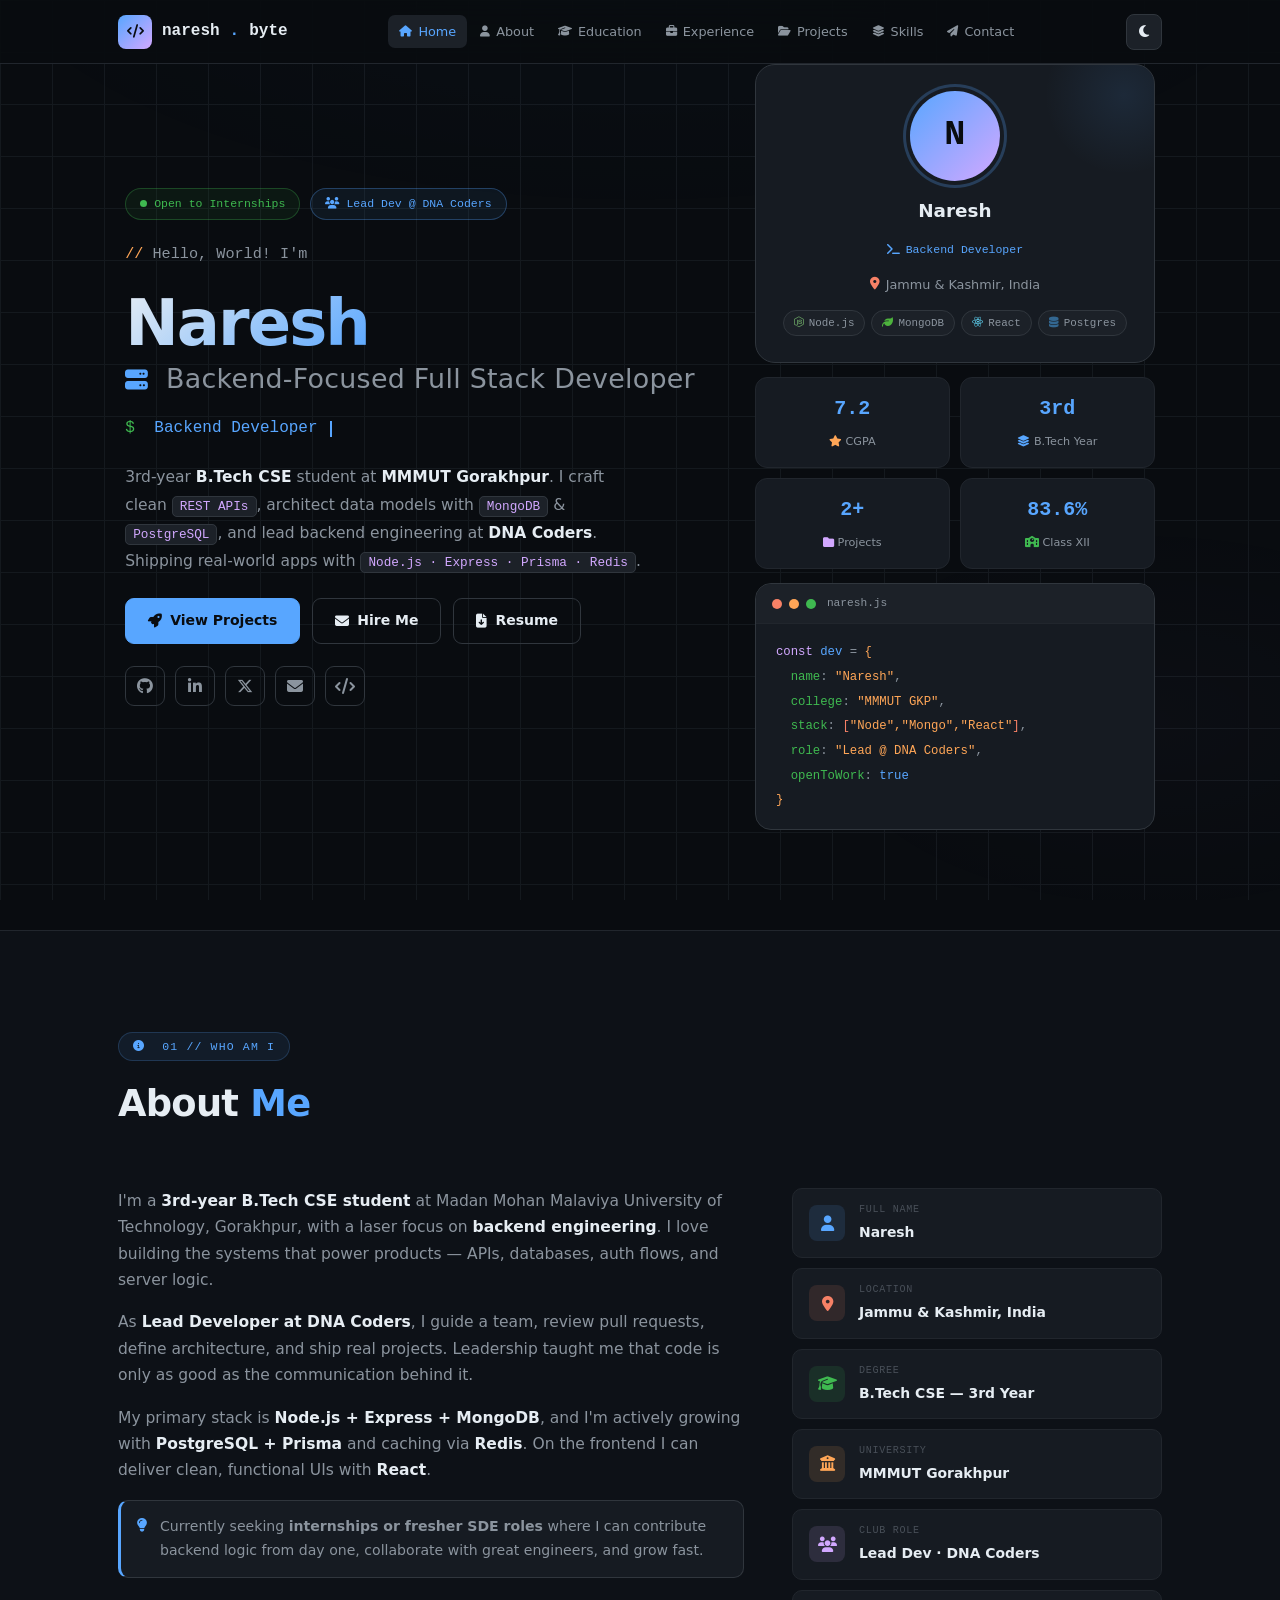
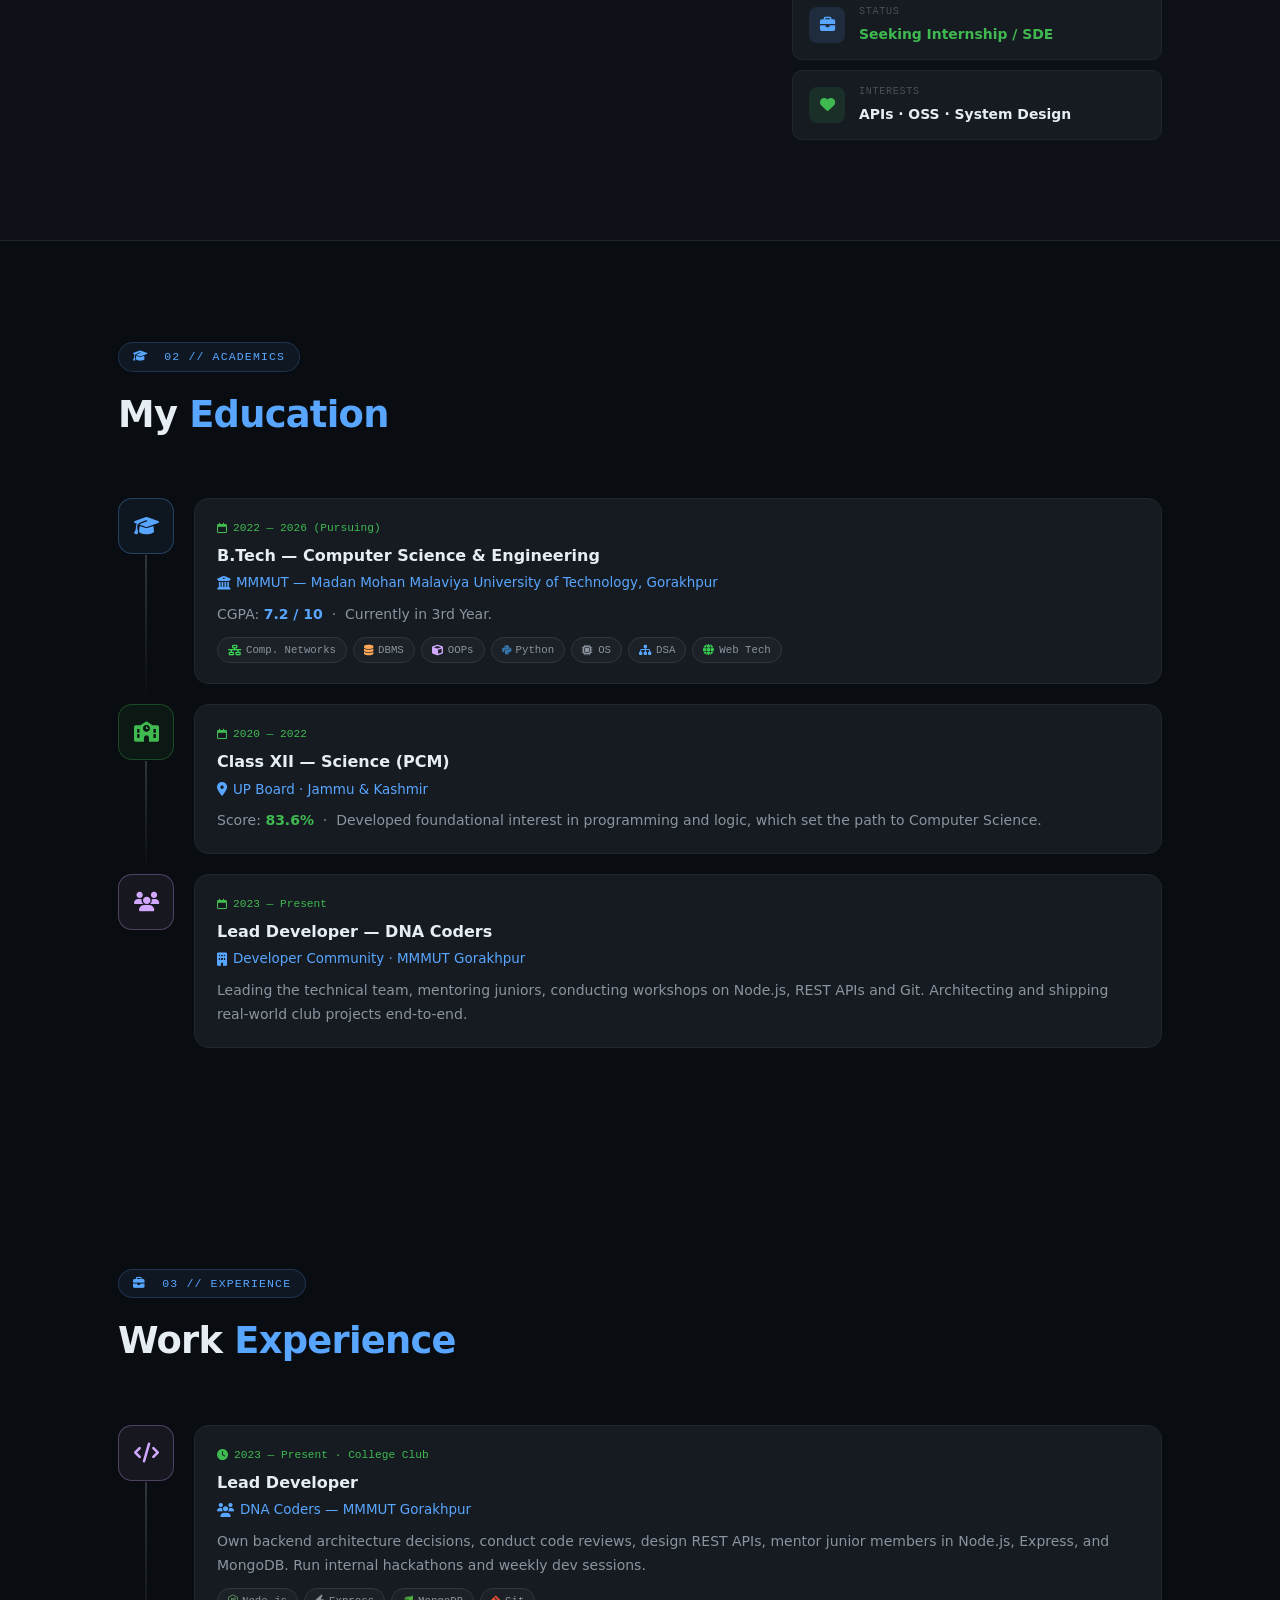
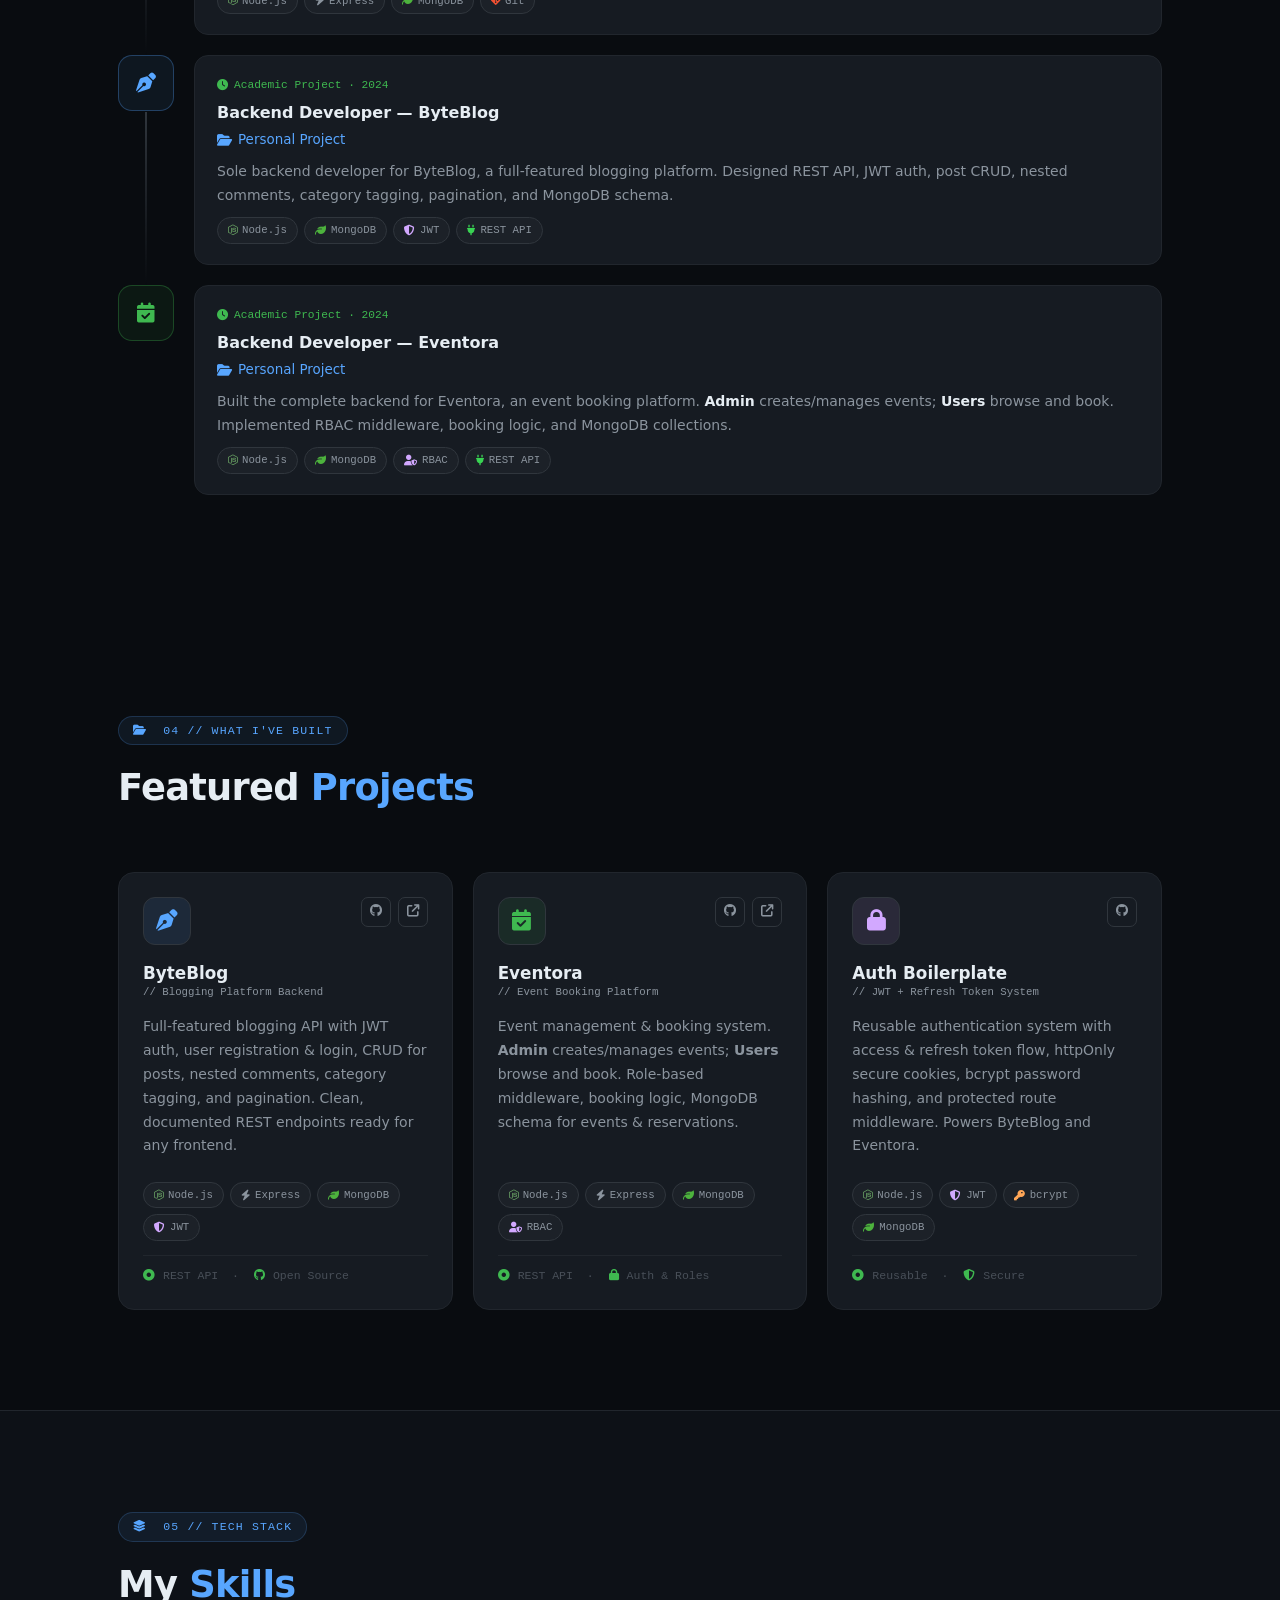
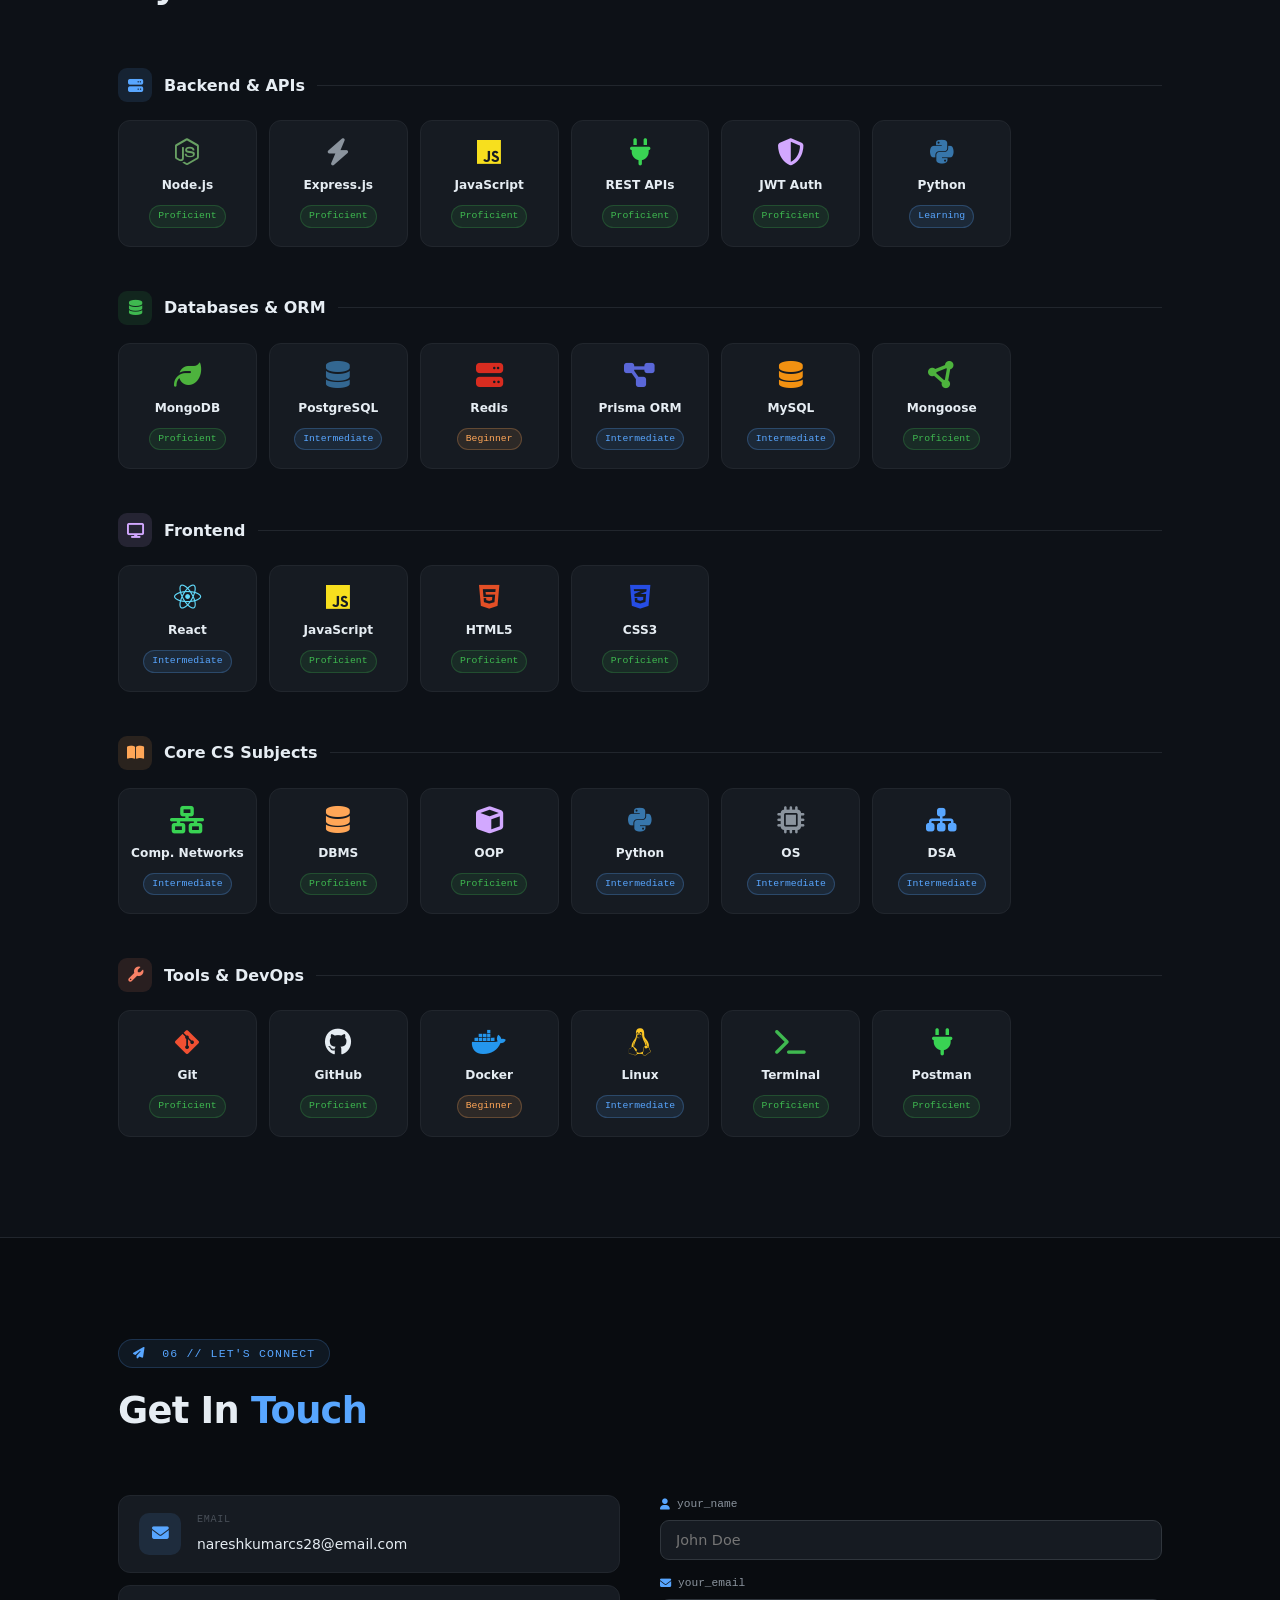
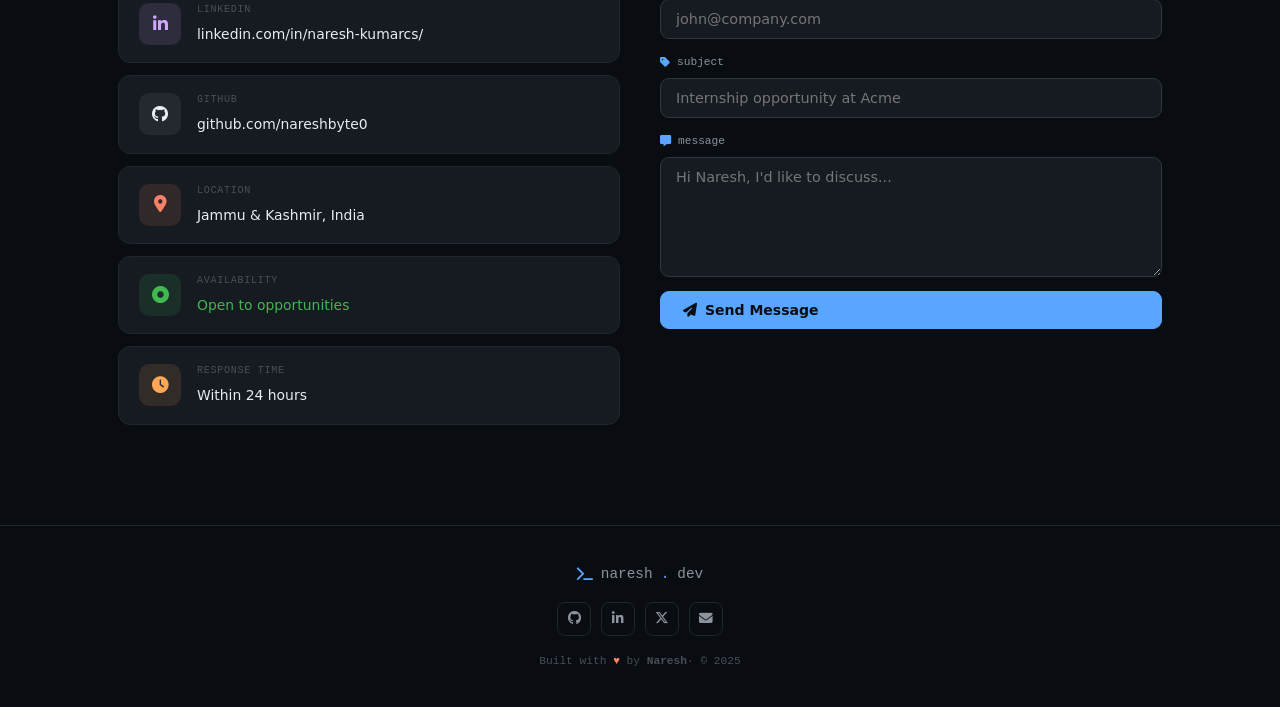
==== index.html @ 67b4f773 "portfolio.html to index.html" ====
<!DOCTYPE html>
<html lang="en" data-theme="dark">
<head>
<meta charset="UTF-8"/>
<meta name="viewport" content="width=device-width,initial-scale=1.0"/>
<title>Naresh · Backend Developer</title>
<link rel="stylesheet" href="https://cdnjs.cloudflare.com/ajax/libs/font-awesome/6.5.0/css/all.min.css"/>
<link rel="stylesheet" href="portfolio.css">
</head>
<body>

<!-- ══ NAV ══ -->
<nav>
  <div class="container">
    <div class="nav-logo">
      <div class="logo-icon"><i class="fa-solid fa-code"></i></div>
      naresh<span class="dot">.</span>byte
    </div>
    <ul class="nav-links" id="nav-links">
      <li><a href="#hero"       class="nl active"><i class="fa-solid fa-house"></i>Home</a></li>
      <li><a href="#about"      class="nl"><i class="fa-solid fa-user"></i>About</a></li>
      <li><a href="#education"  class="nl"><i class="fa-solid fa-graduation-cap"></i>Education</a></li>
      <li><a href="#experience" class="nl"><i class="fa-solid fa-briefcase"></i>Experience</a></li>
      <li><a href="#projects"   class="nl"><i class="fa-solid fa-folder-open"></i>Projects</a></li>
      <li><a href="#skills"     class="nl"><i class="fa-solid fa-layer-group"></i>Skills</a></li>
      <li><a href="#contact"    class="nl"><i class="fa-solid fa-paper-plane"></i>Contact</a></li>
    </ul>
    <div class="nav-actions">
      <button id="theme-toggle" class="icon-btn" aria-label="Toggle theme"><i class="fa-solid fa-moon"></i></button>
      <button class="icon-btn hamburger" id="hamburger"><i class="fa-solid fa-bars"></i></button>
    </div>
  </div>
</nav>

<!-- Mobile Menu -->
<div class="mobile-menu" id="mobile-menu">
  <a href="#hero"       class="ml"><i class="fa-solid fa-house"></i>Home</a>
  <a href="#about"      class="ml"><i class="fa-solid fa-user"></i>About</a>
  <a href="#education"  class="ml"><i class="fa-solid fa-graduation-cap"></i>Education</a>
  <a href="#experience" class="ml"><i class="fa-solid fa-briefcase"></i>Experience</a>
  <a href="#projects"   class="ml"><i class="fa-solid fa-folder-open"></i>Projects</a>
  <a href="#skills"     class="ml"><i class="fa-solid fa-layer-group"></i>Skills</a>
  <a href="#contact"    class="ml"><i class="fa-solid fa-paper-plane"></i>Contact</a>
</div>

<!-- ══ HERO ══ -->
<section id="hero" class="section">
  <div class="container">
    <div class="hero-layout">

      <!-- LEFT -->
      <div class="hero-left">
        <div class="badge-row reveal">
          <div class="hero-badge badge-green"><div class="pulse"></div>Open to Internships</div>
          <div class="hero-badge badge-blue"><i class="fa-solid fa-users"></i>Lead Dev @ DNA Coders</div>
        </div>

        <div class="hero-greeting reveal d1"><span class="hi">// </span>Hello, World! I'm</div>

        <h1 class="hero-name reveal d2">
          <span class="nm">Naresh</span>
          <span class="hero-sub"><i class="fa-solid fa-server" style="color:var(--accent);font-size:.85em"></i>&nbsp; Backend-Focused Full Stack Developer</span>
        </h1>

        <div class="hero-role reveal d3">
          <span class="prompt">$&nbsp;</span><span id="typewriter"></span><span class="cursor"></span>
        </div>

        <p class="hero-bio reveal d3">
          3rd-year <strong>B.Tech CSE</strong> student at <strong>MMMUT Gorakhpur</strong>.
          I craft clean <code>REST APIs</code>, architect data models with <code>MongoDB</code> &amp;
          <code>PostgreSQL</code>, and lead backend engineering at <strong>DNA Coders</strong>.
          Shipping real-world apps with <code>Node.js · Express · Prisma · Redis</code>.
        </p>

        <div class="hero-cta reveal d4">
          <a href="#projects" class="btn btn-primary"><i class="fa-solid fa-rocket"></i>View Projects</a>
          <a href="#contact"  class="btn btn-ghost"><i class="fa-solid fa-envelope"></i>Hire Me</a>
          <a href="#"         class="btn btn-ghost" onclick="return false"><i class="fa-solid fa-file-arrow-down"></i>Resume</a>
        </div>

        <div class="hero-socials reveal d4">
          <a href="https://github.com/nareshbyte0" class="soc" title="GitHub"><i class="fa-brands fa-github"></i></a>
          <a href="https://www.linkedin.com/in/naresh-kumarcs/" class="soc" title="LinkedIn"><i class="fa-brands fa-linkedin-in"></i></a>
          <a href="#" class="soc" title="Twitter / X"><i class="fa-brands fa-x-twitter"></i></a>
          <a href="mailto:nareshkumarcs28@email.com" class="soc" title="Email"><i class="fa-solid fa-envelope"></i></a>
          <a href="#" class="soc" title="LeetCode"><i class="fa-solid fa-code"></i></a>
        </div>
      </div>

      <!-- RIGHT -->
      <div class="hero-right">
        <div class="avatar-card reveal sr">
          <div class="avatar-ring">N</div>
          <div class="avatar-name">Naresh</div>
          <div class="avatar-role"><i class="fa-solid fa-terminal"></i>Backend Developer</div>
          <div class="avatar-loc"><i class="fa-solid fa-location-dot"></i>Jammu &amp; Kashmir, India</div>
          <div class="avatar-chips">
            <span class="tag"><i class="fa-brands fa-node-js ic-node"></i>Node.js</span>
            <span class="tag"><i class="fa-solid fa-leaf ic-mongo"></i>MongoDB</span>
            <span class="tag"><i class="fa-brands fa-react ic-react"></i>React</span>
            <span class="tag"><i class="fa-solid fa-database ic-pg"></i>Postgres</span>
          </div>
        </div>

        <div class="stat-row reveal sr d1">
          <div class="stat-box"><span class="stat-val">7.2</span><span class="stat-lbl"><i class="fa-solid fa-star" style="color:var(--orange)"></i> CGPA</span></div>
          <div class="stat-box"><span class="stat-val">3rd</span><span class="stat-lbl"><i class="fa-solid fa-layer-group" style="color:var(--accent)"></i> B.Tech Year</span></div>
          <div class="stat-box"><span class="stat-val">2+</span><span class="stat-lbl"><i class="fa-solid fa-folder" style="color:var(--purple)"></i> Projects</span></div>
          <div class="stat-box"><span class="stat-val">83.6%</span><span class="stat-lbl"><i class="fa-solid fa-school" style="color:var(--green)"></i> Class XII</span></div>
        </div>

        <div class="code-card reveal sr d2">
          <div class="code-bar">
            <div class="dot-r"></div><div class="dot-y"></div><div class="dot-g"></div>
            <span>naresh.js</span>
          </div>
          <div class="code-body">
            <div><span class="ck">const</span> <span class="cn">dev</span> <span class="cl">=</span> <span class="cv">{</span></div>
            <div>&nbsp;&nbsp;<span class="cs">name</span><span class="cl">:</span> <span class="cv">"Naresh"</span><span class="cl">,</span></div>
            <div>&nbsp;&nbsp;<span class="cs">college</span><span class="cl">:</span> <span class="cv">"MMMUT GKP"</span><span class="cl">,</span></div>
            <div>&nbsp;&nbsp;<span class="cs">stack</span><span class="cl">:</span> <span class="cb">[</span><span class="cv">"Node","Mongo","React"</span><span class="cb">]</span><span class="cl">,</span></div>
            <div>&nbsp;&nbsp;<span class="cs">role</span><span class="cl">:</span> <span class="cv">"Lead @ DNA Coders"</span><span class="cl">,</span></div>
            <div>&nbsp;&nbsp;<span class="cs">openToWork</span><span class="cl">:</span> <span class="cn">true</span></div>
            <div><span class="cv">}</span></div>
          </div>
        </div>
      </div>

    </div>
  </div>
</section>

<!-- ══ ABOUT ══ -->
<section id="about" class="section">
  <div class="container">
    <div class="s-chip reveal"><i class="fa-solid fa-circle-info"></i>&nbsp;01 // Who Am I</div>
    <h2 class="s-title reveal">About <span>Me</span></h2>
    <div class="about-grid">
      <div class="about-text reveal sl">
        <p>I'm a <strong>3rd-year B.Tech CSE student</strong> at Madan Mohan Malaviya University of Technology, Gorakhpur, with a laser focus on <strong>backend engineering</strong>. I love building the systems that power products — APIs, databases, auth flows, and server logic.</p>
        <p>As <strong>Lead Developer at DNA Coders</strong>, I guide a team, review pull requests, define architecture, and ship real projects. Leadership taught me that code is only as good as the communication behind it.</p>
        <p>My primary stack is <strong>Node.js + Express + MongoDB</strong>, and I'm actively growing with <strong>PostgreSQL + Prisma</strong> and caching via <strong>Redis</strong>. On the frontend I can deliver clean, functional UIs with <strong>React</strong>.</p>
        <div class="highlight">
          <i class="fa-solid fa-lightbulb"></i>
          <span>Currently seeking <strong>internships or fresher SDE roles</strong> where I can contribute backend logic from day one, collaborate with great engineers, and grow fast.</span>
        </div>
      </div>

      <div class="info-cards reveal sr">
        <div class="info-card"><div class="info-icon ii-blue"><i class="fa-solid fa-user"></i></div><div><small>Full Name</small><strong>Naresh</strong></div></div>
        <div class="info-card"><div class="info-icon ii-red"><i class="fa-solid fa-location-dot"></i></div><div><small>Location</small><strong>Jammu &amp; Kashmir, India</strong></div></div>
        <div class="info-card"><div class="info-icon ii-green"><i class="fa-solid fa-graduation-cap"></i></div><div><small>Degree</small><strong>B.Tech CSE — 3rd Year</strong></div></div>
        <div class="info-card"><div class="info-icon ii-orange"><i class="fa-solid fa-building-columns"></i></div><div><small>University</small><strong>MMMUT Gorakhpur</strong></div></div>
        <div class="info-card"><div class="info-icon ii-purple"><i class="fa-solid fa-users"></i></div><div><small>Club Role</small><strong>Lead Dev · DNA Coders</strong></div></div>
        <div class="info-card"><div class="info-icon ii-blue"><i class="fa-solid fa-briefcase"></i></div><div><small>Status</small><strong style="color:var(--green)">Seeking Internship / SDE</strong></div></div>
        <div class="info-card"><div class="info-icon ii-green"><i class="fa-solid fa-heart"></i></div><div><small>Interests</small><strong>APIs · OSS · System Design</strong></div></div>
      </div>
    </div>
  </div>
</section>

<!-- ══ EDUCATION ══ -->
<section id="education" class="section">
  <div class="container">
    <div class="s-chip reveal"><i class="fa-solid fa-graduation-cap"></i>&nbsp;02 // Academics</div>
    <h2 class="s-title reveal">My <span>Education</span></h2>
    <div class="timeline">

      <div class="tl-wrap reveal">
        <div class="tl-spine"><div class="tl-ico" style="color:var(--accent);border-color:rgba(88,166,255,.3);background:rgba(88,166,255,.07)"><i class="fa-solid fa-graduation-cap"></i></div></div>
        <div class="tl-body">
          <div class="tl-date"><i class="fa-regular fa-calendar"></i>2022 — 2026 (Pursuing)</div>
          <div class="tl-ttl">B.Tech — Computer Science &amp; Engineering</div>
          <div class="tl-org"><i class="fa-solid fa-building-columns"></i>MMMUT — Madan Mohan Malaviya University of Technology, Gorakhpur</div>
          <div class="tl-txt">CGPA: <strong style="color:var(--accent)">7.2 / 10</strong> &nbsp;·&nbsp; Currently in 3rd Year.</div>
          <div class="chips">
            <span class="chip"><i class="fa-solid fa-network-wired ic-cn"></i>Comp. Networks</span>
            <span class="chip"><i class="fa-solid fa-database ic-dbms"></i>DBMS</span>
            <span class="chip"><i class="fa-solid fa-cube ic-oops"></i>OOPs</span>
            <span class="chip"><i class="fa-brands fa-python ic-py"></i>Python</span>
            <span class="chip"><i class="fa-solid fa-microchip" style="color:var(--muted)"></i>OS</span>
            <span class="chip"><i class="fa-solid fa-sitemap" style="color:var(--accent)"></i>DSA</span>
            <span class="chip"><i class="fa-solid fa-globe ic-cn"></i>Web Tech</span>
          </div>
        </div>
      </div>

      <div class="tl-wrap reveal d1">
        <div class="tl-spine"><div class="tl-ico" style="color:var(--green);border-color:rgba(63,185,80,.3);background:rgba(63,185,80,.07)"><i class="fa-solid fa-school"></i></div></div>
        <div class="tl-body">
          <div class="tl-date"><i class="fa-regular fa-calendar"></i>2020 — 2022</div>
          <div class="tl-ttl">Class XII — Science (PCM)</div>
          <div class="tl-org"><i class="fa-solid fa-location-dot"></i>UP Board · Jammu &amp; Kashmir</div>
          <div class="tl-txt">Score: <strong style="color:var(--green)">83.6%</strong> &nbsp;·&nbsp; Developed foundational interest in programming and logic, which set the path to Computer Science.</div>
        </div>
      </div>

      <div class="tl-wrap reveal d2">
        <div class="tl-spine"><div class="tl-ico" style="color:var(--purple);border-color:rgba(210,168,255,.3);background:rgba(210,168,255,.07)"><i class="fa-solid fa-users"></i></div></div>
        <div class="tl-body">
          <div class="tl-date"><i class="fa-regular fa-calendar"></i>2023 — Present</div>
          <div class="tl-ttl">Lead Developer — DNA Coders</div>
          <div class="tl-org"><i class="fa-solid fa-building"></i>Developer Community · MMMUT Gorakhpur</div>
          <div class="tl-txt">Leading the technical team, mentoring juniors, conducting workshops on Node.js, REST APIs and Git. Architecting and shipping real-world club projects end-to-end.</div>
        </div>
      </div>

    </div>
  </div>
</section>

<!-- ══ EXPERIENCE ══ -->
<section id="experience" class="section">
  <div class="container">
    <div class="s-chip reveal"><i class="fa-solid fa-briefcase"></i>&nbsp;03 // Experience</div>
    <h2 class="s-title reveal">Work <span>Experience</span></h2>
    <div class="timeline">

      <div class="tl-wrap reveal">
        <div class="tl-spine"><div class="tl-ico" style="color:var(--purple);border-color:rgba(210,168,255,.3);background:rgba(210,168,255,.07)"><i class="fa-solid fa-code"></i></div></div>
        <div class="tl-body">
          <div class="tl-date"><i class="fa-solid fa-clock"></i>2023 — Present · College Club</div>
          <div class="tl-ttl">Lead Developer</div>
          <div class="tl-org"><i class="fa-solid fa-users"></i>DNA Coders — MMMUT Gorakhpur</div>
          <div class="tl-txt">Own backend architecture decisions, conduct code reviews, design REST APIs, mentor junior members in Node.js, Express, and MongoDB. Run internal hackathons and weekly dev sessions.</div>
          <div class="chips" style="margin-top:10px">
            <span class="chip"><i class="fa-brands fa-node-js ic-node"></i>Node.js</span>
            <span class="chip"><i class="fa-solid fa-bolt ic-expr"></i>Express</span>
            <span class="chip"><i class="fa-solid fa-leaf ic-mongo"></i>MongoDB</span>
            <span class="chip"><i class="fa-brands fa-git-alt ic-git"></i>Git</span>
          </div>
        </div>
      </div>

      <div class="tl-wrap reveal d1">
        <div class="tl-spine"><div class="tl-ico" style="color:var(--accent);border-color:rgba(88,166,255,.3);background:rgba(88,166,255,.07)"><i class="fa-solid fa-pen-nib"></i></div></div>
        <div class="tl-body">
          <div class="tl-date"><i class="fa-solid fa-clock"></i>Academic Project · 2024</div>
          <div class="tl-ttl">Backend Developer — ByteBlog</div>
          <div class="tl-org"><i class="fa-solid fa-folder-open"></i>Personal Project</div>
          <div class="tl-txt">Sole backend developer for ByteBlog, a full-featured blogging platform. Designed REST API, JWT auth, post CRUD, nested comments, category tagging, pagination, and MongoDB schema.</div>
          <div class="chips" style="margin-top:10px">
            <span class="chip"><i class="fa-brands fa-node-js ic-node"></i>Node.js</span>
            <span class="chip"><i class="fa-solid fa-leaf ic-mongo"></i>MongoDB</span>
            <span class="chip"><i class="fa-solid fa-shield-halved ic-jwt"></i>JWT</span>
            <span class="chip"><i class="fa-solid fa-plug ic-cn"></i>REST API</span>
          </div>
        </div>
      </div>

      <div class="tl-wrap reveal d2">
        <div class="tl-spine"><div class="tl-ico" style="color:var(--green);border-color:rgba(63,185,80,.3);background:rgba(63,185,80,.07)"><i class="fa-solid fa-calendar-check"></i></div></div>
        <div class="tl-body">
          <div class="tl-date"><i class="fa-solid fa-clock"></i>Academic Project · 2024</div>
          <div class="tl-ttl">Backend Developer — Eventora</div>
          <div class="tl-org"><i class="fa-solid fa-folder-open"></i>Personal Project</div>
          <div class="tl-txt">Built the complete backend for Eventora, an event booking platform. <strong style="color:var(--text)">Admin</strong> creates/manages events; <strong style="color:var(--text)">Users</strong> browse and book. Implemented RBAC middleware, booking logic, and MongoDB collections.</div>
          <div class="chips" style="margin-top:10px">
            <span class="chip"><i class="fa-brands fa-node-js ic-node"></i>Node.js</span>
            <span class="chip"><i class="fa-solid fa-leaf ic-mongo"></i>MongoDB</span>
            <span class="chip"><i class="fa-solid fa-user-shield ic-jwt"></i>RBAC</span>
            <span class="chip"><i class="fa-solid fa-plug ic-cn"></i>REST API</span>
          </div>
        </div>
      </div>

    </div>
  </div>
</section>

<!-- ══ PROJECTS ══ -->
<section id="projects" class="section">
  <div class="container">
    <div class="s-chip reveal"><i class="fa-solid fa-folder-open"></i>&nbsp;04 // What I've Built</div>
    <h2 class="s-title reveal">Featured <span>Projects</span></h2>
    <div class="projects-grid">

      <div class="proj reveal">
        <div class="proj-hd">
          <div class="proj-ico pi-blue"><i class="fa-solid fa-pen-nib"></i></div>
          <div class="proj-acts">
            <a href="#" title="GitHub"><i class="fa-brands fa-github"></i></a>
            <a href="#" title="Live"><i class="fa-solid fa-arrow-up-right-from-square"></i></a>
          </div>
        </div>
        <div><div class="proj-name">ByteBlog</div><div class="proj-sub">// Blogging Platform Backend</div></div>
        <div class="proj-desc">Full-featured blogging API with JWT auth, user registration &amp; login, CRUD for posts, nested comments, category tagging, and pagination. Clean, documented REST endpoints ready for any frontend.</div>
        <div class="chips">
          <span class="chip"><i class="fa-brands fa-node-js ic-node"></i>Node.js</span>
          <span class="chip"><i class="fa-solid fa-bolt ic-expr"></i>Express</span>
          <span class="chip"><i class="fa-solid fa-leaf ic-mongo"></i>MongoDB</span>
          <span class="chip"><i class="fa-solid fa-shield-halved ic-jwt"></i>JWT</span>
        </div>
        <div class="proj-footer"><i class="fa-solid fa-circle-dot"></i>REST API &nbsp;·&nbsp;<i class="fa-brands fa-github"></i>Open Source</div>
      </div>

      <div class="proj reveal d1">
        <div class="proj-hd">
          <div class="proj-ico pi-green"><i class="fa-solid fa-calendar-check"></i></div>
          <div class="proj-acts">
            <a href="https://github.com/nareshbyte0" title="GitHub"><i class="fa-brands fa-github"></i></a>
            <a href="#" title="Live"><i class="fa-solid fa-arrow-up-right-from-square"></i></a>
          </div>
        </div>
        <div><div class="proj-name">Eventora</div><div class="proj-sub">// Event Booking Platform</div></div>
        <div class="proj-desc">Event management &amp; booking system. <strong>Admin</strong> creates/manages events; <strong>Users</strong> browse and book. Role-based middleware, booking logic, MongoDB schema for events &amp; reservations.</div>
        <div class="chips">
          <span class="chip"><i class="fa-brands fa-node-js ic-node"></i>Node.js</span>
          <span class="chip"><i class="fa-solid fa-bolt ic-expr"></i>Express</span>
          <span class="chip"><i class="fa-solid fa-leaf ic-mongo"></i>MongoDB</span>
          <span class="chip"><i class="fa-solid fa-user-shield ic-jwt"></i>RBAC</span>
        </div>
        <div class="proj-footer"><i class="fa-solid fa-circle-dot"></i>REST API &nbsp;·&nbsp;<i class="fa-solid fa-lock"></i>Auth &amp; Roles</div>
      </div>

      <div class="proj reveal d2">
        <div class="proj-hd">
          <div class="proj-ico pi-purple"><i class="fa-solid fa-lock"></i></div>
          <div class="proj-acts">
            <a href="https://github.com/nareshbyte0" title="GitHub"><i class="fa-brands fa-github"></i></a>
          </div>
        </div>
        <div><div class="proj-name">Auth Boilerplate</div><div class="proj-sub">// JWT + Refresh Token System</div></div>
        <div class="proj-desc">Reusable authentication system with access &amp; refresh token flow, httpOnly secure cookies, bcrypt password hashing, and protected route middleware. Powers ByteBlog and Eventora.</div>
        <div class="chips">
          <span class="chip"><i class="fa-brands fa-node-js ic-node"></i>Node.js</span>
          <span class="chip"><i class="fa-solid fa-shield-halved ic-jwt"></i>JWT</span>
          <span class="chip"><i class="fa-solid fa-key" style="color:var(--orange)"></i>bcrypt</span>
          <span class="chip"><i class="fa-solid fa-leaf ic-mongo"></i>MongoDB</span>
        </div>
        <div class="proj-footer"><i class="fa-solid fa-circle-dot"></i>Reusable &nbsp;·&nbsp;<i class="fa-solid fa-shield-halved"></i>Secure</div>
      </div>

    </div>
  </div>
</section>

<!-- ══ SKILLS ══ -->
<section id="skills" class="section">
  <div class="container">
    <div class="s-chip reveal"><i class="fa-solid fa-layer-group"></i>&nbsp;05 // Tech Stack</div>
    <h2 class="s-title reveal">My <span>Skills</span></h2>
    <div class="skill-sections">

      <!-- Backend -->
      <div class="reveal">
        <div class="skill-hd">
          <div class="skill-hd-icon ii-blue"><i class="fa-solid fa-server"></i></div>
          <span class="skill-hd-label">Backend &amp; APIs</span>
          <div class="skill-hd-line"></div>
        </div>
        <div class="skills-grid">
          <div class="sk"><i class="fa-brands fa-node-js ic-node"></i><span class="sk-name">Node.js</span><span class="sk-lv lv-pro">Proficient</span></div>
          <div class="sk"><i class="fa-solid fa-bolt ic-expr"></i><span class="sk-name">Express.js</span><span class="sk-lv lv-pro">Proficient</span></div>
          <div class="sk"><i class="fa-brands fa-js ic-js"></i><span class="sk-name">JavaScript</span><span class="sk-lv lv-pro">Proficient</span></div>
          <div class="sk"><i class="fa-solid fa-plug ic-cn"></i><span class="sk-name">REST APIs</span><span class="sk-lv lv-pro">Proficient</span></div>
          <div class="sk"><i class="fa-solid fa-shield-halved ic-jwt"></i><span class="sk-name">JWT Auth</span><span class="sk-lv lv-pro">Proficient</span></div>
          <div class="sk"><i class="fa-brands fa-python ic-py"></i><span class="sk-name">Python</span><span class="sk-lv lv-int">Learning</span></div>
        </div>
      </div>

      <!-- Databases -->
      <div class="reveal d1">
        <div class="skill-hd">
          <div class="skill-hd-icon ii-green"><i class="fa-solid fa-database"></i></div>
          <span class="skill-hd-label">Databases &amp; ORM</span>
          <div class="skill-hd-line"></div>
        </div>
        <div class="skills-grid">
          <div class="sk"><i class="fa-solid fa-leaf ic-mongo"></i><span class="sk-name">MongoDB</span><span class="sk-lv lv-pro">Proficient</span></div>
          <div class="sk"><i class="fa-solid fa-database ic-pg"></i><span class="sk-name">PostgreSQL</span><span class="sk-lv lv-int">Intermediate</span></div>
          <div class="sk"><i class="fa-solid fa-server ic-redis"></i><span class="sk-name">Redis</span><span class="sk-lv lv-beg">Beginner</span></div>
          <div class="sk"><i class="fa-solid fa-diagram-project ic-prisma"></i><span class="sk-name">Prisma ORM</span><span class="sk-lv lv-int">Intermediate</span></div>
          <div class="sk"><i class="fa-solid fa-database" style="color:#f29111"></i><span class="sk-name">MySQL</span><span class="sk-lv lv-int">Intermediate</span></div>
          <div class="sk"><i class="fa-solid fa-circle-nodes ic-mongo"></i><span class="sk-name">Mongoose</span><span class="sk-lv lv-pro">Proficient</span></div>
        </div>
      </div>

      <!-- Frontend -->
      <div class="reveal d2">
        <div class="skill-hd">
          <div class="skill-hd-icon ii-purple"><i class="fa-solid fa-display"></i></div>
          <span class="skill-hd-label">Frontend</span>
          <div class="skill-hd-line"></div>
        </div>
        <div class="skills-grid">
          <div class="sk"><i class="fa-brands fa-react ic-react"></i><span class="sk-name">React</span><span class="sk-lv lv-int">Intermediate</span></div>
          <div class="sk"><i class="fa-brands fa-js ic-js"></i><span class="sk-name">JavaScript</span><span class="sk-lv lv-pro">Proficient</span></div>
          <div class="sk"><i class="fa-brands fa-html5 ic-html"></i><span class="sk-name">HTML5</span><span class="sk-lv lv-pro">Proficient</span></div>
          <div class="sk"><i class="fa-brands fa-css3-alt ic-css"></i><span class="sk-name">CSS3</span><span class="sk-lv lv-pro">Proficient</span></div>
        </div>
      </div>

      <!-- Core Subjects -->
      <div class="reveal d3">
        <div class="skill-hd">
          <div class="skill-hd-icon ii-orange"><i class="fa-solid fa-book-open"></i></div>
          <span class="skill-hd-label">Core CS Subjects</span>
          <div class="skill-hd-line"></div>
        </div>
        <div class="skills-grid">
          <div class="sk"><i class="fa-solid fa-network-wired ic-cn"></i><span class="sk-name">Comp. Networks</span><span class="sk-lv lv-int">Intermediate</span></div>
          <div class="sk"><i class="fa-solid fa-database ic-dbms"></i><span class="sk-name">DBMS</span><span class="sk-lv lv-pro">Proficient</span></div>
          <div class="sk"><i class="fa-solid fa-cube ic-oops"></i><span class="sk-name">OOP</span><span class="sk-lv lv-pro">Proficient</span></div>
          <div class="sk"><i class="fa-brands fa-python ic-py"></i><span class="sk-name">Python</span><span class="sk-lv lv-int">Intermediate</span></div>
          <div class="sk"><i class="fa-solid fa-microchip" style="color:var(--muted)"></i><span class="sk-name">OS</span><span class="sk-lv lv-int">Intermediate</span></div>
          <div class="sk"><i class="fa-solid fa-sitemap" style="color:var(--accent)"></i><span class="sk-name">DSA</span><span class="sk-lv lv-int">Intermediate</span></div>
        </div>
      </div>

      <!-- Tools -->
      <div class="reveal d4">
        <div class="skill-hd">
          <div class="skill-hd-icon ii-red"><i class="fa-solid fa-wrench"></i></div>
          <span class="skill-hd-label">Tools &amp; DevOps</span>
          <div class="skill-hd-line"></div>
        </div>
        <div class="skills-grid">
          <div class="sk"><i class="fa-brands fa-git-alt ic-git"></i><span class="sk-name">Git</span><span class="sk-lv lv-pro">Proficient</span></div>
          <div class="sk"><i class="fa-brands fa-github" style="color:var(--text)"></i><span class="sk-name">GitHub</span><span class="sk-lv lv-pro">Proficient</span></div>
          <div class="sk"><i class="fa-brands fa-docker ic-docker"></i><span class="sk-name">Docker</span><span class="sk-lv lv-beg">Beginner</span></div>
          <div class="sk"><i class="fa-brands fa-linux ic-linux"></i><span class="sk-name">Linux</span><span class="sk-lv lv-int">Intermediate</span></div>
          <div class="sk"><i class="fa-solid fa-terminal" style="color:var(--green)"></i><span class="sk-name">Terminal</span><span class="sk-lv lv-pro">Proficient</span></div>
          <div class="sk"><i class="fa-solid fa-plug ic-cn"></i><span class="sk-name">Postman</span><span class="sk-lv lv-pro">Proficient</span></div>
        </div>
      </div>

    </div>
  </div>
</section>

<!-- ══ CONTACT ══ -->
<section id="contact" class="section">
  <div class="container">
    <div class="s-chip reveal"><i class="fa-solid fa-paper-plane"></i>&nbsp;06 // Let's Connect</div>
    <h2 class="s-title reveal">Get In <span>Touch</span></h2>
    <div class="contact-grid">

      <div class="c-cards reveal sl">
        <div class="c-card"><div class="c-ico ii-blue"><i class="fa-solid fa-envelope"></i></div><div><small>Email</small><a href="mailto:nareshkumarcs28@email.com">nareshkumarcs28@email.com</a></div></div>
        <div class="c-card"><div class="c-ico ii-purple"><i class="fa-brands fa-linkedin-in"></i></div><div><small>LinkedIn</small><a href="https://www.linkedin.com/in/naresh-kumarcs/">linkedin.com/in/naresh-kumarcs/</a></div></div>
        <div class="c-card"><div class="c-ico" style="background:rgba(255,255,255,.06);color:var(--text)"><i class="fa-brands fa-github"></i></div><div><small>GitHub</small><a href="https://github.com/nareshbyte0">github.com/nareshbyte0</a></div></div>
        <div class="c-card"><div class="c-ico ii-red"><i class="fa-solid fa-location-dot"></i></div><div><small>Location</small><span>Jammu &amp; Kashmir, India</span></div></div>
        <div class="c-card"><div class="c-ico ii-green"><i class="fa-solid fa-circle-dot"></i></div><div><small>Availability</small><span style="color:var(--green)">Open to opportunities</span></div></div>
        <div class="c-card"><div class="c-ico ii-orange"><i class="fa-solid fa-clock"></i></div><div><small>Response Time</small><span>Within 24 hours</span></div></div>
      </div>

      <div class="c-form reveal sr">
        <div class="fg"><label><i class="fa-solid fa-user"></i>your_name</label><input type="text" id="cn" placeholder="John Doe"/></div>
        <div class="fg"><label><i class="fa-solid fa-envelope"></i>your_email</label><input type="email" id="ce" placeholder="john@company.com"/></div>
        <div class="fg"><label><i class="fa-solid fa-tag"></i>subject</label><input type="text" id="cs" placeholder="Internship opportunity at Acme"/></div>
        <div class="fg"><label><i class="fa-solid fa-message"></i>message</label><textarea id="cm" placeholder="Hi Naresh, I'd like to discuss..."></textarea></div>
        <div id="fm"></div>
        <button class="btn btn-primary" id="send-btn" onclick="sendMsg()">
          <i class="fa-solid fa-paper-plane"></i>Send Message
        </button>
      </div>

    </div>
  </div>
</section>

<!-- ══ FOOTER ══ -->
<footer>
  <div class="container">
    <div class="footer-inner">
      <div class="footer-logo"><i class="fa-solid fa-terminal" style="color:var(--accent)"></i>naresh<span class="fl-dot">.</span>dev</div>
      <div class="footer-soc">
        <a href="https://github.com/nareshbyte0" title="GitHub"><i class="fa-brands fa-github"></i></a>
        <a href="https://www.linkedin.com/in/naresh-kumarcs/" title="LinkedIn"><i class="fa-brands fa-linkedin-in"></i></a>
        <a href="#" title="Twitter"><i class="fa-brands fa-x-twitter"></i></a>
        <a href="mailto:nareshkumarcs28@email.com" title="Email"><i class="fa-solid fa-envelope"></i></a>
      </div>
      <div class="footer-copy">Built with <span>♥</span> by <strong>Naresh</strong>· © 2025</div>
    </div>
  </div>
</footer>

   <script src="portfolio.js"></script>
</body>
</html>
---- portfolio.css ----
/* ══════════════════════════════════════
   DESIGN TOKENS
══════════════════════════════════════ */
:root{
  --bg:       #090c10;
  --bg2:      #0d1117;
  --bg3:      #161b22;
  --bg4:      #1c2128;
  --border:   #21262d;
  --border2:  #30363d;
  --text:     #e6edf3;
  --muted:    #8b949e;
  --dim:      #484f58;
  --accent:   #58a6ff;
  --green:    #3fb950;
  --purple:   #d2a8ff;
  --orange:   #ffa657;
  --red:      #f78166;
  --teal:     #39d353;
  --glow-b:   rgba(88,166,255,.18);
  --glow-g:   rgba(63,185,80,.15);
  --glow-p:   rgba(210,168,255,.15);
  --r:        12px;
  --mono:     'JetBrains Mono','Fira Code',monospace;
  --ui:       'Sora','DM Sans',system-ui,sans-serif;
  --nav:      64px;
  --ease:     cubic-bezier(.4,0,.2,1);
}
[data-theme="light"]{
  --bg:      #f0f2f5;
  --bg2:     #f6f8fa;
  --bg3:     #ffffff;
  --bg4:     #eaeef2;
  --border:  #e1e4e8;
  --border2: #d0d7de;
  --text:    #1f2328;
  --muted:   #57606a;
  --dim:     #8c959f;
  --glow-b:  rgba(88,166,255,.10);
}

/* ══ RESET ══ */
*,*::before,*::after{box-sizing:border-box;margin:0;padding:0}
html{scroll-behavior:smooth}
body{font-family:var(--ui);background:var(--bg);color:var(--text);line-height:1.7;overflow-x:hidden;transition:background .35s var(--ease),color .35s var(--ease)}
a{color:var(--accent);text-decoration:none}
ul{list-style:none}
::-webkit-scrollbar{width:5px}
::-webkit-scrollbar-track{background:var(--bg)}
::-webkit-scrollbar-thumb{background:var(--border2);border-radius:99px}
::selection{background:rgba(88,166,255,.25)}

/* ══ BACKGROUND ══ */
body::before{
  content:'';position:fixed;inset:0;
  background:
    radial-gradient(ellipse 90% 55% at 50% -10%,rgba(88,166,255,.06) 0%,transparent 65%),
    radial-gradient(ellipse 50% 40% at 90% 80%,rgba(210,168,255,.04) 0%,transparent 60%),
    linear-gradient(var(--border) 1px,transparent 1px),
    linear-gradient(90deg,var(--border) 1px,transparent 1px);
  background-size:auto,auto,52px 52px,52px 52px;
  opacity:.5;pointer-events:none;z-index:0
}
body>*{position:relative;z-index:1}

/* ══ UTILITY ══ */
.container{max-width:1100px;margin:0 auto;padding:0 28px}
.section{padding:100px 0}
.s-chip{
  display:inline-flex;align-items:center;gap:8px;
  font-family:var(--mono);font-size:.72rem;letter-spacing:.1em;text-transform:uppercase;
  color:var(--accent);background:rgba(88,166,255,.08);
  border:1px solid rgba(88,166,255,.2);
  padding:4px 14px;border-radius:99px;margin-bottom:12px
}
.s-title{font-size:clamp(1.7rem,4vw,2.3rem);font-weight:800;margin-bottom:52px;letter-spacing:-.02em}
.s-title span{color:var(--accent)}
.tag{
  display:inline-flex;align-items:center;gap:5px;
  font-family:var(--mono);font-size:.68rem;
  padding:3px 10px;border-radius:99px;
  border:1px solid var(--border2);color:var(--muted);background:var(--bg4)
}

/* ══ NAVBAR ══ */
nav{
  position:fixed;top:0;left:0;right:0;height:var(--nav);
  background:rgba(9,12,16,.85);backdrop-filter:blur(24px);
  border-bottom:1px solid var(--border);z-index:1000;
  transition:background .35s var(--ease)
}
[data-theme="light"] nav{background:rgba(240,242,245,.9)}
nav .container{height:100%;display:flex;align-items:center;justify-content:space-between;gap:16px}
.nav-logo{font-family:var(--mono);font-weight:700;font-size:1rem;color:var(--text);display:flex;align-items:center;gap:10px}
.logo-icon{
  width:34px;height:34px;border-radius:8px;
  background:linear-gradient(135deg,var(--accent),var(--purple));
  display:flex;align-items:center;justify-content:center;
  font-size:.85rem;color:#090c10;font-weight:900
}
.nav-logo .dot{color:var(--accent)}
.nav-links{display:flex;align-items:center;gap:2px}
.nav-links a{
  font-size:.8rem;font-weight:500;color:var(--muted);
  padding:6px 11px;border-radius:7px;
  transition:color .2s,background .2s;
  display:flex;align-items:center;gap:6px
}
.nav-links a i{font-size:.7rem}
.nav-links a:hover,.nav-links a.active{color:var(--text);background:var(--bg4)}
.nav-links a.active{color:var(--accent)}
.nav-actions{display:flex;align-items:center;gap:8px}
.icon-btn{
  background:var(--bg4);border:1px solid var(--border2);color:var(--text);
  width:36px;height:36px;border-radius:8px;cursor:pointer;font-size:.85rem;
  display:flex;align-items:center;justify-content:center;transition:all .2s
}
.icon-btn:hover{border-color:var(--accent);color:var(--accent)}
.hamburger{display:none}
.mobile-menu{
  display:none;position:fixed;top:var(--nav);left:0;right:0;
  background:var(--bg3);border-bottom:1px solid var(--border);
  padding:16px 24px;flex-direction:column;gap:4px;z-index:999
}
.mobile-menu.open{display:flex}
.mobile-menu a{color:var(--muted);font-size:.9rem;padding:10px 14px;border-radius:8px;display:flex;align-items:center;gap:10px;transition:all .2s}
.mobile-menu a:hover{color:var(--accent);background:var(--bg4)}

/* ══ HERO ══ */
#hero{min-height:100vh;display:flex;align-items:center;padding-top:var(--nav)}
.hero-layout{display:grid;grid-template-columns:1fr 400px;gap:60px;align-items:center}
.hero-left{display:flex;flex-direction:column;gap:22px}
.badge-row{display:flex;flex-wrap:wrap;gap:10px}
.hero-badge{
  display:inline-flex;align-items:center;gap:7px;
  font-family:var(--mono);font-size:.72rem;
  padding:5px 14px;border-radius:99px;border:1px solid;width:fit-content
}
.badge-green{color:var(--green);border-color:rgba(63,185,80,.3);background:rgba(63,185,80,.07)}
.badge-blue{color:var(--accent);border-color:rgba(88,166,255,.3);background:rgba(88,166,255,.07)}
.pulse{width:7px;height:7px;border-radius:50%;background:currentColor;animation:pulse 2s infinite}
@keyframes pulse{0%,100%{opacity:1;transform:scale(1)}50%{opacity:.4;transform:scale(.65)}}
.hero-greeting{font-family:var(--mono);font-size:.95rem;color:var(--muted)}
.hero-greeting .hi{color:var(--orange)}
.hero-name{font-size:clamp(2.6rem,6vw,4rem);font-weight:900;line-height:1.05;letter-spacing:-.03em}
.nm{
  background:linear-gradient(135deg,var(--text) 0%,var(--accent) 100%);
  -webkit-background-clip:text;-webkit-text-fill-color:transparent;background-clip:text
}
.hero-sub{display:block;font-size:.42em;font-weight:400;color:var(--muted);letter-spacing:.01em;margin-top:8px;font-family:var(--ui)}
.hero-role{display:flex;align-items:center;gap:10px;font-family:var(--mono);font-size:1rem;color:var(--accent)}
.prompt{color:var(--green)}
.cursor{display:inline-block;width:2px;height:1em;background:var(--accent);margin-left:2px;vertical-align:middle;animation:blink 1s step-end infinite}
@keyframes blink{50%{opacity:0}}
.hero-bio{max-width:520px;color:var(--muted);font-size:.97rem;line-height:1.8}
.hero-bio strong{color:var(--text)}
.hero-bio code{font-family:var(--mono);font-size:.82em;color:var(--purple);background:var(--bg4);padding:2px 7px;border-radius:5px;border:1px solid var(--border2)}
.hero-cta{display:flex;flex-wrap:wrap;gap:12px}
.btn{display:inline-flex;align-items:center;gap:8px;font-size:.875rem;font-weight:600;padding:10px 22px;border-radius:9px;border:1px solid transparent;cursor:pointer;font-family:var(--ui);transition:all .22s var(--ease)}
.btn-primary{background:var(--accent);color:#090c10;border-color:var(--accent)}
.btn-primary:hover{filter:brightness(1.1);transform:translateY(-2px);box-shadow:0 10px 28px rgba(88,166,255,.3)}
.btn-ghost{background:transparent;color:var(--text);border-color:var(--border2)}
.btn-ghost:hover{border-color:var(--accent);color:var(--accent);transform:translateY(-2px)}
.hero-socials{display:flex;gap:10px}
.soc{
  width:40px;height:40px;border-radius:9px;
  border:1px solid var(--border2);display:flex;align-items:center;justify-content:center;
  color:var(--muted);font-size:1rem;transition:all .22s
}
.soc:hover{border-color:var(--accent);color:var(--accent);transform:translateY(-3px);box-shadow:0 6px 18px rgba(88,166,255,.2)}

/* hero right */
.hero-right{display:flex;flex-direction:column;gap:14px}
.avatar-card{
  background:var(--bg3);border:1px solid var(--border2);border-radius:20px;
  padding:26px;display:flex;flex-direction:column;align-items:center;gap:14px;
  position:relative;overflow:hidden
}
.avatar-card::before{
  content:'';position:absolute;top:-50px;right:-50px;width:160px;height:160px;
  background:radial-gradient(circle,rgba(88,166,255,.1),transparent 70%);border-radius:50%
}
.avatar-ring{
  width:90px;height:90px;border-radius:50%;
  background:linear-gradient(135deg,var(--accent),var(--purple));
  display:flex;align-items:center;justify-content:center;
  font-size:2.2rem;font-weight:900;color:#090c10;font-family:var(--mono);
  box-shadow:0 0 0 4px var(--bg3),0 0 0 7px rgba(88,166,255,.25)
}
.avatar-name{font-weight:700;font-size:1.15rem;color:var(--text)}
.avatar-role{font-family:var(--mono);font-size:.72rem;color:var(--accent);display:flex;align-items:center;gap:6px}
.avatar-loc{display:flex;align-items:center;gap:6px;font-size:.8rem;color:var(--muted)}
.avatar-loc i{color:var(--red)}
.avatar-chips{display:flex;flex-wrap:wrap;gap:6px;justify-content:center}

.stat-row{display:grid;grid-template-columns:repeat(2,1fr);gap:10px}
.stat-box{
  background:var(--bg3);border:1px solid var(--border);border-radius:12px;
  padding:14px;text-align:center;transition:border-color .2s
}
.stat-box:hover{border-color:var(--accent)}
.stat-val{font-family:var(--mono);font-size:1.25rem;font-weight:700;color:var(--accent);display:block}
.stat-lbl{font-size:.7rem;color:var(--muted)}

.code-card{background:var(--bg3);border:1px solid var(--border2);border-radius:16px;overflow:hidden}
.code-bar{display:flex;align-items:center;gap:7px;padding:10px 16px;background:var(--bg4);border-bottom:1px solid var(--border)}
.dot-r{width:10px;height:10px;border-radius:50%;background:#f78166}
.dot-y{width:10px;height:10px;border-radius:50%;background:#ffa657}
.dot-g{width:10px;height:10px;border-radius:50%;background:#3fb950}
.code-bar span{font-family:var(--mono);font-size:.7rem;color:var(--muted);margin-left:4px}
.code-body{padding:16px 20px;font-family:var(--mono);font-size:.77rem;line-height:2}
.cl{color:var(--muted)}.ck{color:var(--purple)}.cs{color:var(--green)}.cv{color:var(--orange)}.cn{color:var(--accent)}.cb{color:var(--red)}

/* ══ ABOUT ══ */
#about{background:var(--bg2);border-top:1px solid var(--border);border-bottom:1px solid var(--border)}
.about-grid{display:grid;grid-template-columns:1fr 370px;gap:48px;align-items:start}
.about-text p{color:var(--muted);margin-bottom:16px;font-size:.97rem}
.about-text p strong{color:var(--text)}
.highlight{
  display:flex;align-items:flex-start;gap:12px;
  background:var(--bg3);border:1px solid var(--border2);border-left:3px solid var(--accent);
  border-radius:10px;padding:14px 16px;margin-top:8px;font-size:.88rem;color:var(--muted)
}
.highlight i{color:var(--accent);margin-top:3px;flex-shrink:0}
.info-cards{display:flex;flex-direction:column;gap:10px}
.info-card{
  display:flex;align-items:center;gap:14px;
  background:var(--bg3);border:1px solid var(--border);border-radius:10px;
  padding:12px 16px;transition:border-color .2s,transform .2s
}
.info-card:hover{border-color:var(--accent);transform:translateX(4px)}
.info-icon{width:36px;height:36px;border-radius:8px;flex-shrink:0;display:flex;align-items:center;justify-content:center;font-size:.95rem}
.ii-blue{background:rgba(88,166,255,.12);color:var(--accent)}
.ii-green{background:rgba(63,185,80,.12);color:var(--green)}
.ii-purple{background:rgba(210,168,255,.12);color:var(--purple)}
.ii-orange{background:rgba(255,166,87,.12);color:var(--orange)}
.ii-red{background:rgba(247,129,102,.12);color:var(--red)}
.info-card div small{display:block;font-family:var(--mono);font-size:.63rem;color:var(--dim);text-transform:uppercase;letter-spacing:.07em}
.info-card div strong{color:var(--text);font-size:.87rem}

/* ══ TIMELINE ══ */
.timeline{display:flex;flex-direction:column;gap:0}
.tl-wrap{display:grid;grid-template-columns:56px 1fr;gap:0 20px;position:relative}
.tl-wrap:not(:last-child) .tl-spine::after{content:'';position:absolute;left:27px;top:57px;bottom:0;width:2px;background:linear-gradient(to bottom,var(--border2),transparent)}
.tl-spine{position:relative}
.tl-ico{
  width:56px;height:56px;border-radius:14px;z-index:1;position:relative;
  display:flex;align-items:center;justify-content:center;font-size:1.25rem;
  border:1px solid var(--border2);background:var(--bg3)
}
.tl-body{
  background:var(--bg3);border:1px solid var(--border);border-radius:14px;
  padding:20px 22px;margin-bottom:20px;transition:border-color .2s,box-shadow .2s
}
.tl-body:hover{border-color:var(--accent);box-shadow:0 0 0 1px rgba(88,166,255,.08)}
.tl-date{font-family:var(--mono);font-size:.7rem;color:var(--green);margin-bottom:4px;display:flex;align-items:center;gap:6px}
.tl-ttl{font-weight:700;font-size:1rem;color:var(--text);margin-bottom:3px}
.tl-org{font-size:.84rem;color:var(--accent);margin-bottom:8px;display:flex;align-items:center;gap:6px}
.tl-txt{color:var(--muted);font-size:.875rem;line-height:1.7}
.chips{display:flex;flex-wrap:wrap;gap:6px;margin-top:10px}
.chip{display:inline-flex;align-items:center;gap:5px;font-family:var(--mono);font-size:.67rem;padding:3px 10px;border-radius:99px;background:var(--bg4);border:1px solid var(--border2);color:var(--muted)}

/* ══ PROJECTS ══ */
.projects-grid{display:grid;grid-template-columns:repeat(auto-fill,minmax(310px,1fr));gap:20px}
.proj{
  background:var(--bg3);border:1px solid var(--border);border-radius:16px;
  padding:24px;display:flex;flex-direction:column;gap:14px;
  transition:border-color .25s,transform .25s,box-shadow .25s;position:relative;overflow:hidden
}
.proj::after{content:'';position:absolute;top:0;left:0;right:0;height:2px;background:linear-gradient(90deg,var(--accent),var(--purple));opacity:0;transition:opacity .25s}
.proj:hover{border-color:var(--accent);transform:translateY(-5px);box-shadow:0 20px 48px rgba(0,0,0,.35)}
.proj:hover::after{opacity:1}
.proj-hd{display:flex;align-items:flex-start;justify-content:space-between;gap:12px}
.proj-ico{width:48px;height:48px;border-radius:12px;flex-shrink:0;display:flex;align-items:center;justify-content:center;font-size:1.35rem;border:1px solid var(--border2)}
.pi-blue{background:rgba(88,166,255,.1);color:var(--accent)}
.pi-green{background:rgba(63,185,80,.1);color:var(--green)}
.pi-purple{background:rgba(210,168,255,.1);color:var(--purple)}
.proj-acts{display:flex;gap:7px}
.proj-acts a{width:30px;height:30px;border-radius:7px;border:1px solid var(--border2);display:flex;align-items:center;justify-content:center;color:var(--muted);font-size:.78rem;transition:all .2s}
.proj-acts a:hover{border-color:var(--accent);color:var(--accent)}
.proj-name{font-weight:700;font-size:1.05rem;color:var(--text)}
.proj-sub{font-family:var(--mono);font-size:.67rem;color:var(--muted);margin-top:-4px}
.proj-desc{color:var(--muted);font-size:.875rem;line-height:1.7;flex:1}
.proj-footer{display:flex;align-items:center;gap:8px;padding-top:10px;border-top:1px solid var(--border);font-size:.72rem;color:var(--dim);font-family:var(--mono)}
.proj-footer i{color:var(--green)}

/* ══ SKILLS ══ */
#skills{background:var(--bg2);border-top:1px solid var(--border);border-bottom:1px solid var(--border)}
.skill-sections{display:flex;flex-direction:column;gap:44px}
.skill-hd{display:flex;align-items:center;gap:12px;margin-bottom:18px}
.skill-hd-icon{width:34px;height:34px;border-radius:9px;display:flex;align-items:center;justify-content:center;font-size:.95rem}
.skill-hd-label{font-weight:700;font-size:1rem;color:var(--text)}
.skill-hd-line{flex:1;height:1px;background:var(--border)}
.skills-grid{display:grid;grid-template-columns:repeat(auto-fill,minmax(128px,1fr));gap:12px}
.sk{
  background:var(--bg3);border:1px solid var(--border);border-radius:12px;
  padding:18px 12px;display:flex;flex-direction:column;align-items:center;gap:9px;
  text-align:center;cursor:default;transition:all .22s;position:relative;overflow:hidden
}
.sk::before{content:'';position:absolute;inset:0;background:radial-gradient(circle at 50% 0%,var(--glow-b),transparent 70%);opacity:0;transition:opacity .3s}
.sk:hover{transform:translateY(-4px);border-color:var(--accent);box-shadow:0 12px 32px rgba(0,0,0,.3)}
.sk:hover::before{opacity:1}
.sk i{font-size:1.7rem;position:relative}
.sk-name{font-size:.76rem;font-weight:600;color:var(--text);position:relative}
.sk-lv{font-family:var(--mono);font-size:.61rem;padding:2px 8px;border-radius:99px;position:relative}
.lv-pro{color:var(--green);background:rgba(63,185,80,.1);border:1px solid rgba(63,185,80,.25)}
.lv-int{color:var(--accent);background:rgba(88,166,255,.1);border:1px solid rgba(88,166,255,.25)}
.lv-beg{color:var(--orange);background:rgba(255,166,87,.1);border:1px solid rgba(255,166,87,.25)}
/* icon colours */
.ic-js{color:#f7df1e}.ic-node{color:#68a063}.ic-react{color:#61dafb}
.ic-mongo{color:#4db33d}.ic-redis{color:#d82c20}.ic-pg{color:#336791}
.ic-prisma{color:#5a67d8}.ic-expr{color:#8b949e}.ic-jwt{color:var(--purple)}
.ic-git{color:#f05032}.ic-docker{color:#2496ed}.ic-linux{color:#fcc624}
.ic-html{color:#e34f26}.ic-css{color:#264de4}.ic-py{color:#3776ab}
.ic-cn{color:var(--teal)}.ic-dbms{color:var(--orange)}.ic-oops{color:var(--purple)}

/* ══ CONTACT ══ */
.contact-grid{display:grid;grid-template-columns:1fr 1fr;gap:40px;align-items:start}
.c-cards{display:flex;flex-direction:column;gap:12px}
.c-card{display:flex;align-items:center;gap:16px;background:var(--bg3);border:1px solid var(--border);border-radius:12px;padding:15px 20px;transition:border-color .2s,transform .2s}
.c-card:hover{border-color:var(--accent);transform:translateX(4px)}
.c-ico{width:42px;height:42px;border-radius:10px;flex-shrink:0;display:flex;align-items:center;justify-content:center;font-size:1.05rem}
.c-card div small{display:block;font-family:var(--mono);font-size:.63rem;color:var(--dim);text-transform:uppercase;letter-spacing:.07em;margin-bottom:2px}
.c-card div a,.c-card div span{color:var(--text);font-size:.87rem}
.c-form{display:flex;flex-direction:column;gap:14px}
.fg{display:flex;flex-direction:column;gap:6px}
.fg label{font-family:var(--mono);font-size:.7rem;color:var(--muted);display:flex;align-items:center;gap:7px}
.fg label i{color:var(--accent)}
.fg input,.fg textarea{background:var(--bg3);border:1px solid var(--border2);border-radius:9px;padding:11px 15px;color:var(--text);font-family:var(--ui);font-size:.9rem;outline:none;transition:border-color .2s,box-shadow .2s;resize:vertical}
.fg input:focus,.fg textarea:focus{border-color:var(--accent);box-shadow:0 0 0 3px var(--glow-b)}
.fg textarea{min-height:120px}
#fm{font-size:.8rem;font-family:var(--mono);display:none;padding:8px 12px;border-radius:7px;align-items:center;gap:8px}
#fm.ok{color:var(--green);background:rgba(63,185,80,.08);border:1px solid rgba(63,185,80,.25);display:flex}
#fm.err{color:var(--red);background:rgba(247,129,102,.08);border:1px solid rgba(247,129,102,.25);display:flex}

/* ══ FOOTER ══ */
footer{padding:36px 0;border-top:1px solid var(--border);text-align:center}
.footer-inner{display:flex;flex-direction:column;align-items:center;gap:16px}
.footer-logo{font-family:var(--mono);font-size:.9rem;color:var(--muted);display:flex;align-items:center;gap:8px}
.footer-logo .fl-dot{color:var(--accent)}
.footer-soc{display:flex;gap:10px}
.footer-soc a{width:34px;height:34px;border-radius:8px;border:1px solid var(--border);display:flex;align-items:center;justify-content:center;color:var(--muted);font-size:.85rem;transition:all .2s}
.footer-soc a:hover{border-color:var(--accent);color:var(--accent)}
.footer-copy{font-family:var(--mono);font-size:.7rem;color:var(--dim)}
.footer-copy span{color:var(--red)}

/* ══ SCROLL REVEAL ══ */
.reveal{opacity:0;transform:translateY(30px);transition:opacity .6s var(--ease),transform .6s var(--ease)}
.reveal.sl{transform:translateX(-30px)}
.reveal.sr{transform:translateX(30px)}
.reveal.vis{opacity:1;transform:none}
.d1{transition-delay:.08s}.d2{transition-delay:.16s}.d3{transition-delay:.24s}.d4{transition-delay:.32s}

/* ══ RESPONSIVE ══ */
@media(max-width:900px){
  .hero-layout,.about-grid,.contact-grid{grid-template-columns:1fr}
  .hero-right{display:none}
}
@media(max-width:768px){
  .nav-links{display:none}
  .hamburger{display:flex}
  .section{padding:64px 0}
}
@media(max-width:480px){
  .projects-grid{grid-template-columns:1fr}
  .skills-grid{grid-template-columns:repeat(3,1fr)}
  .stat-row{grid-template-columns:repeat(2,1fr)}
}
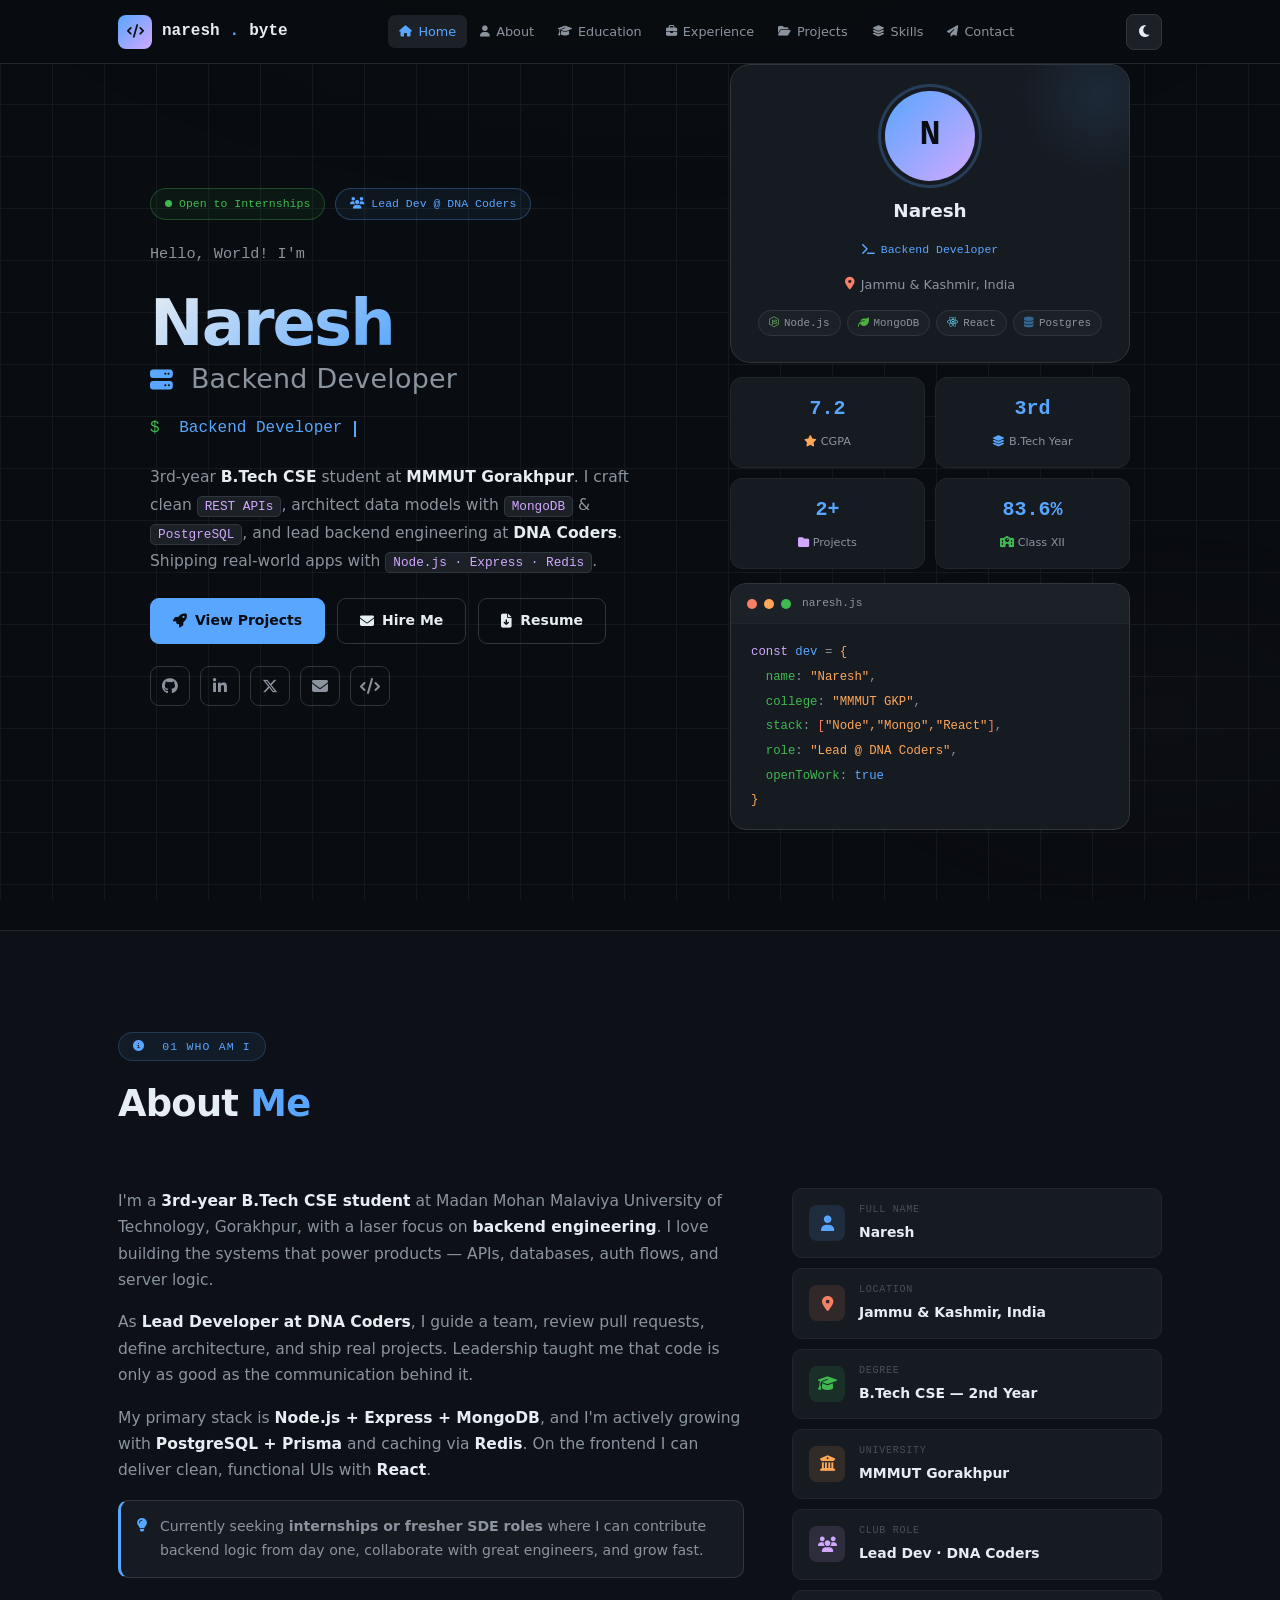
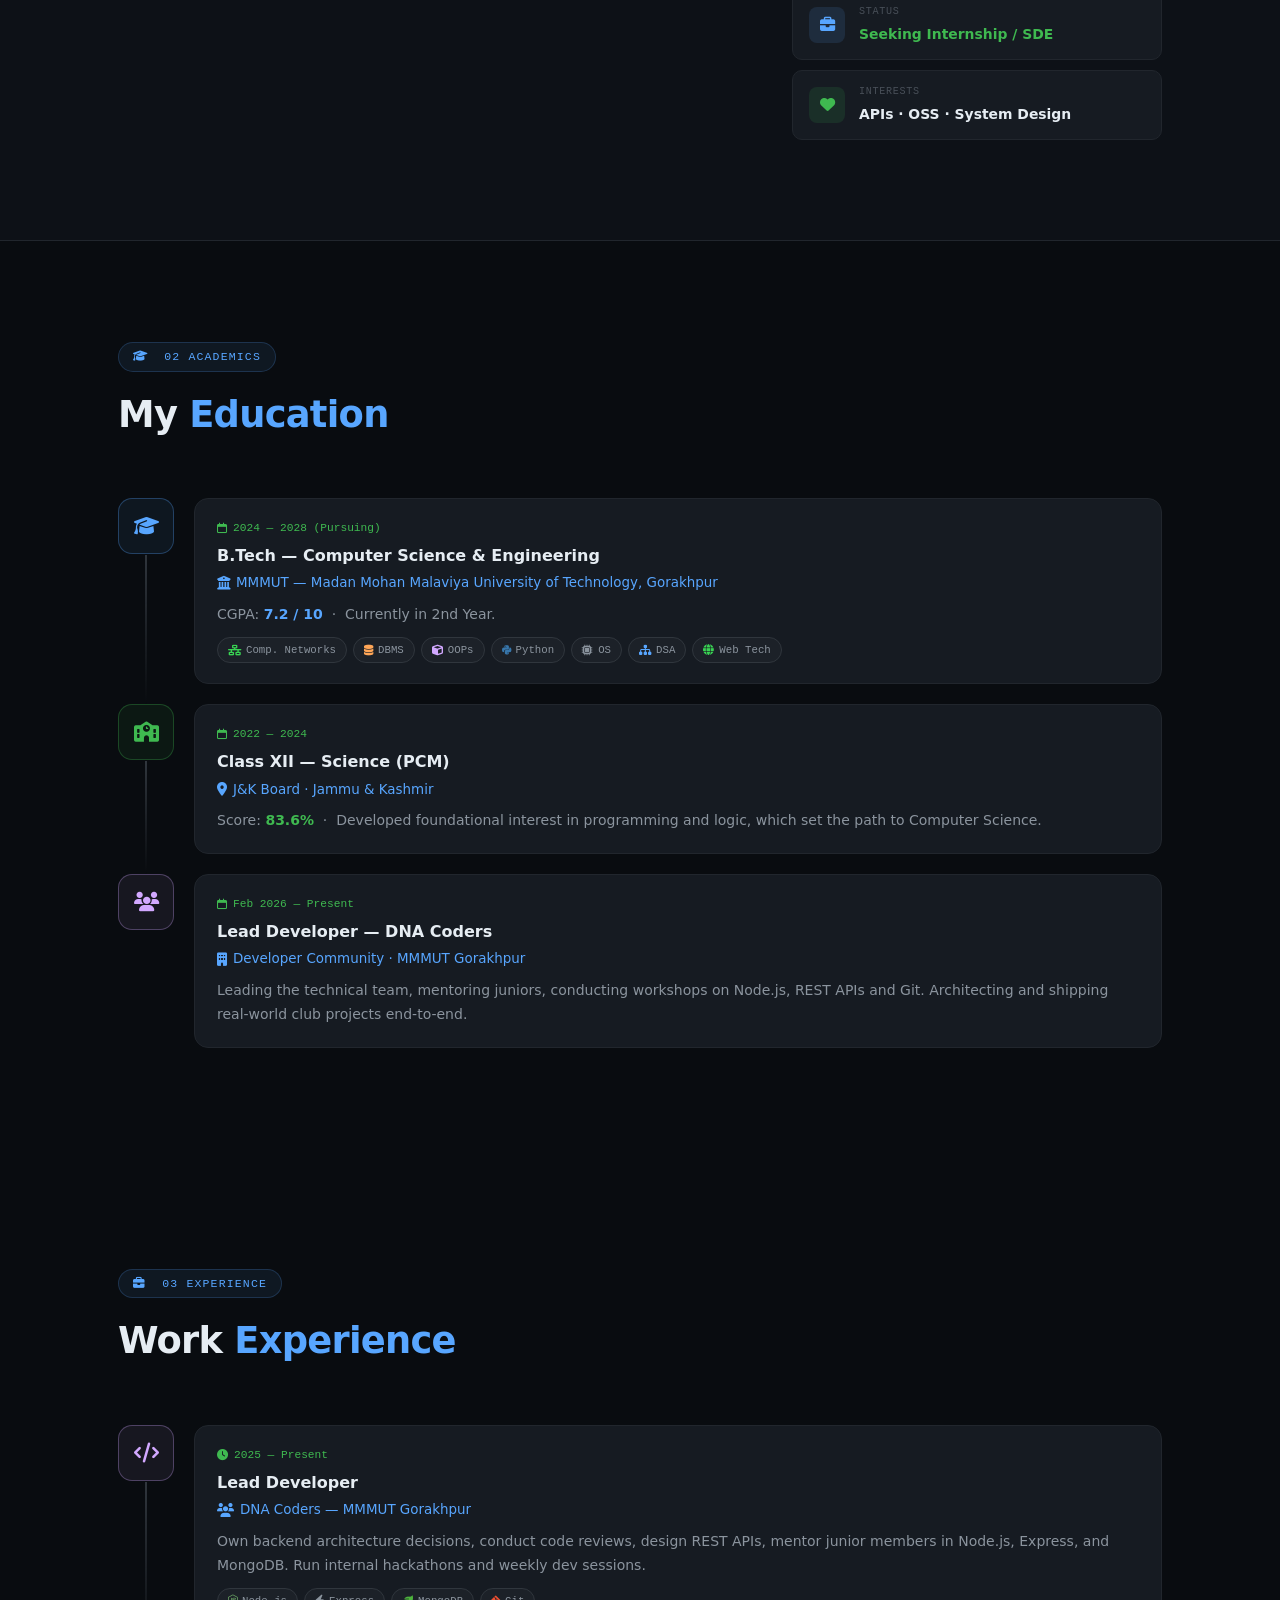
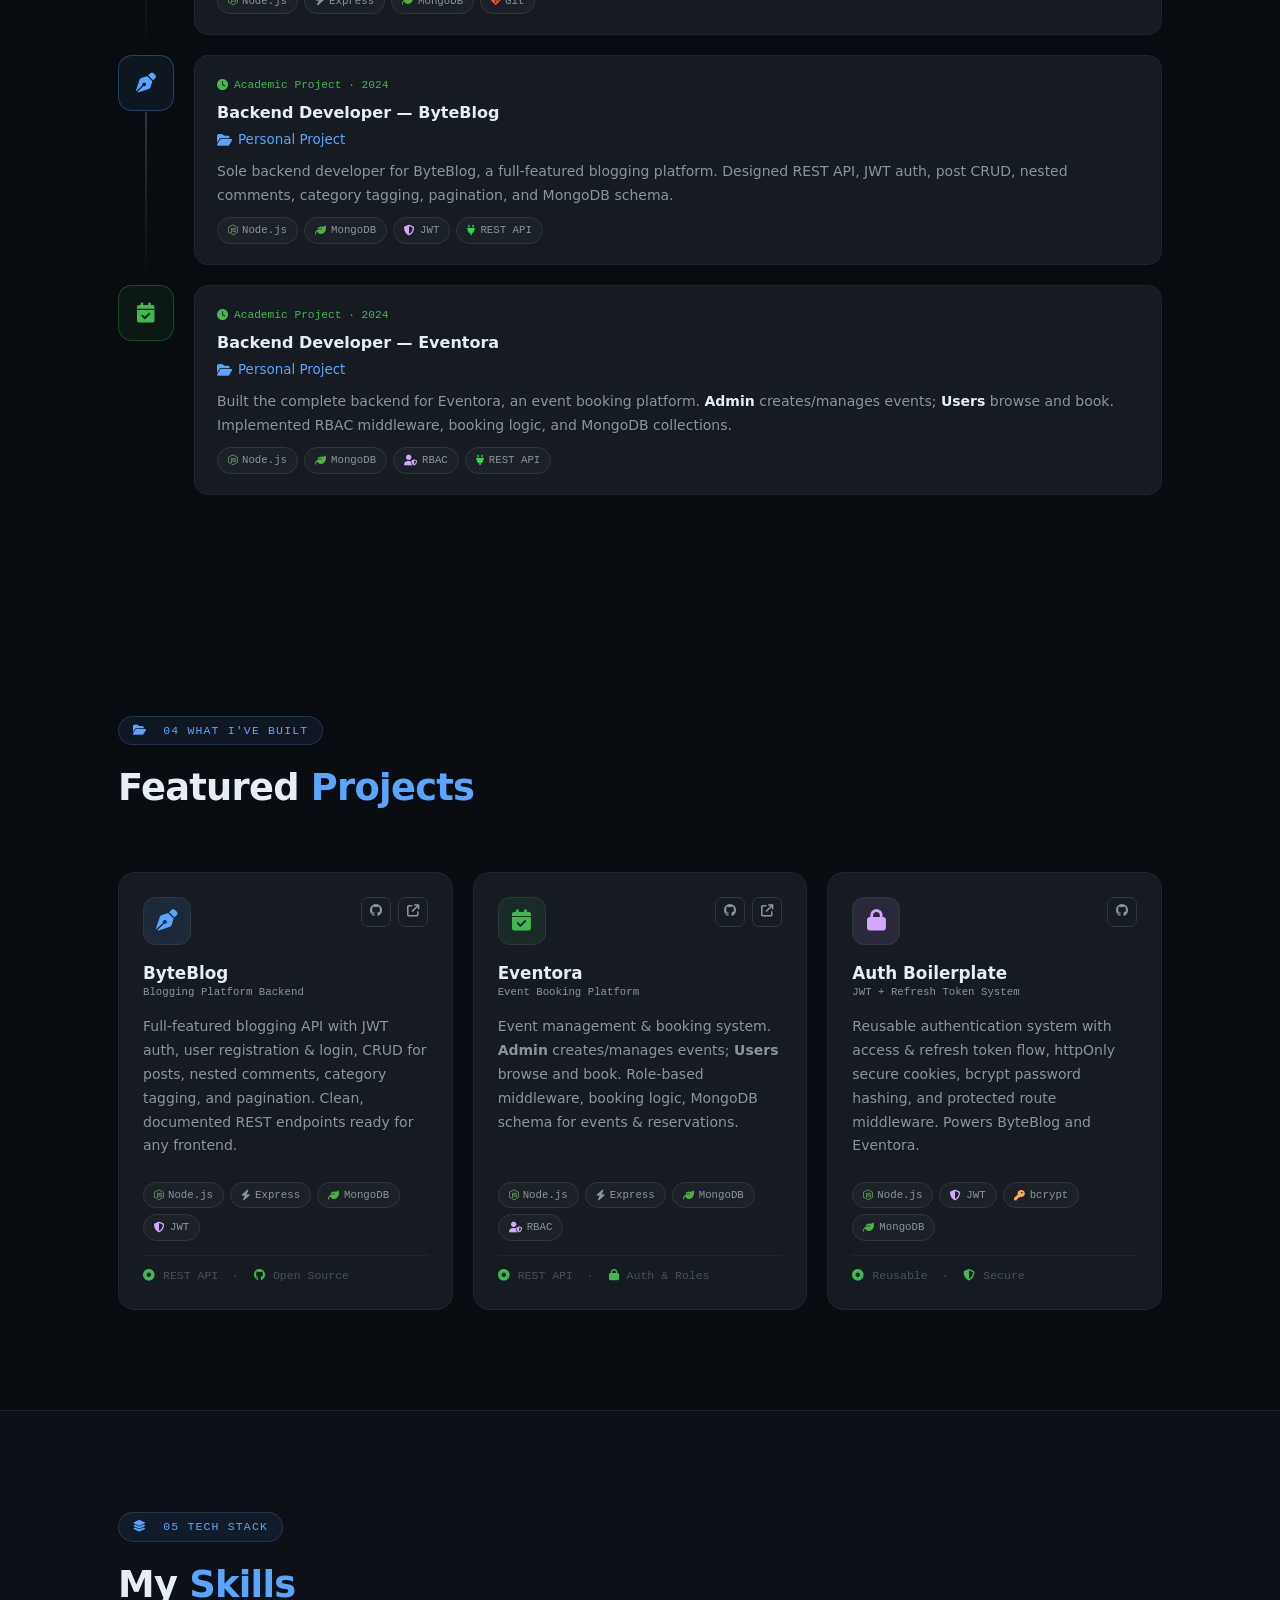
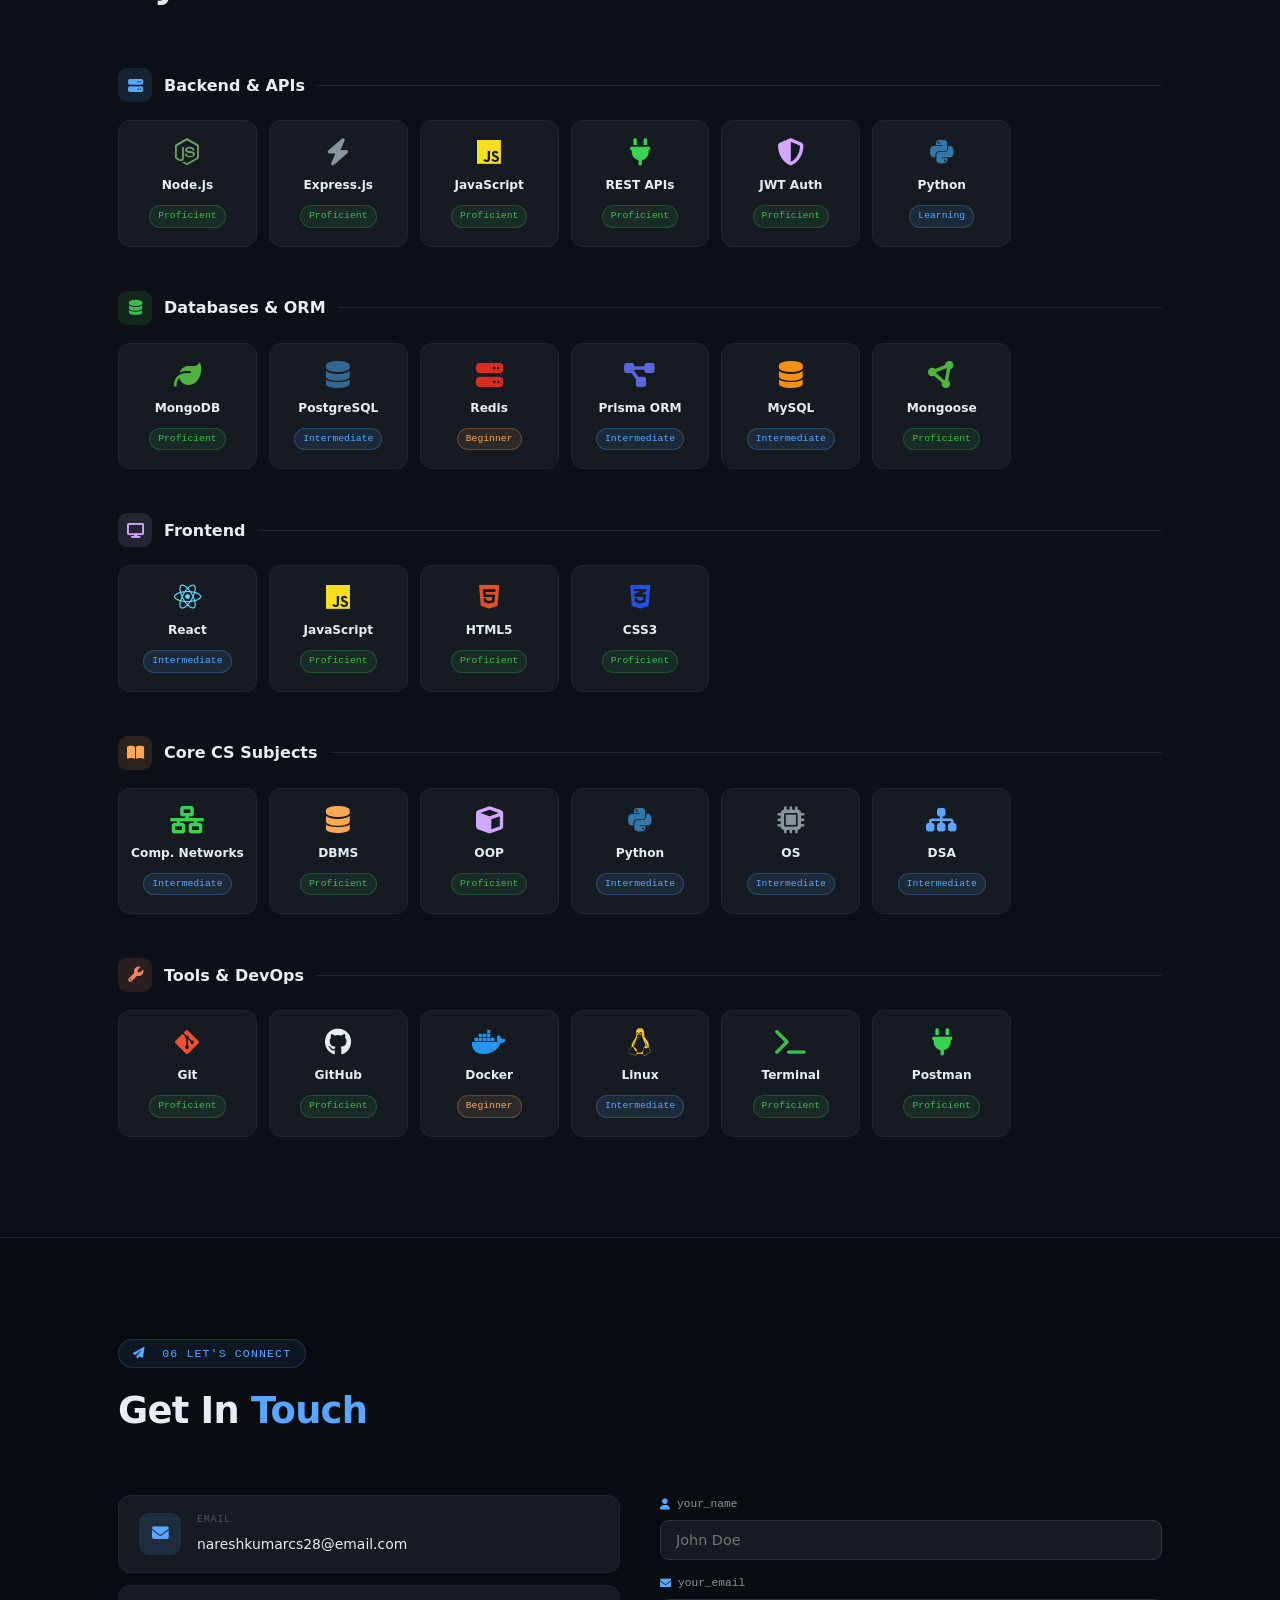
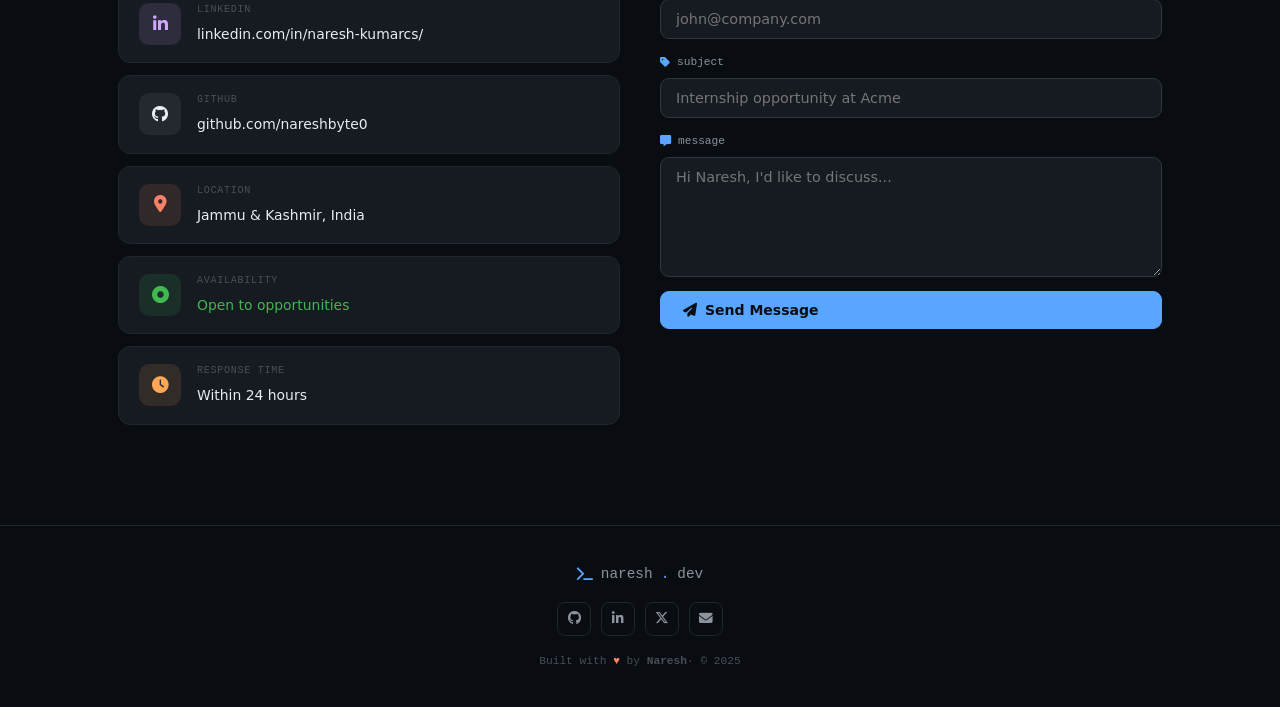
==== commit 795be627: "Fix typos and update educational details in the portfolio" ====
--- a/index.html
+++ b/index.html
@@ -55,11 +55,11 @@
           <div class="hero-badge badge-blue"><i class="fa-solid fa-users"></i>Lead Dev @ DNA Coders</div>
         </div>
 
-        <div class="hero-greeting reveal d1"><span class="hi">// </span>Hello, World! I'm</div>
+        <div class="hero-greeting reveal d1"><span class="hi"> </span>Hello, World! I'm</div>
 
         <h1 class="hero-name reveal d2">
           <span class="nm">Naresh</span>
-          <span class="hero-sub"><i class="fa-solid fa-server" style="color:var(--accent);font-size:.85em"></i>&nbsp; Backend-Focused Full Stack Developer</span>
+          <span class="hero-sub"><i class="fa-solid fa-server" style="color:var(--accent);font-size:.85em"></i>&nbsp; Backend Developer</span>
         </h1>
 
         <div class="hero-role reveal d3">
@@ -70,7 +70,7 @@
           3rd-year <strong>B.Tech CSE</strong> student at <strong>MMMUT Gorakhpur</strong>.
           I craft clean <code>REST APIs</code>, architect data models with <code>MongoDB</code> &amp;
           <code>PostgreSQL</code>, and lead backend engineering at <strong>DNA Coders</strong>.
-          Shipping real-world apps with <code>Node.js · Express · Prisma · Redis</code>.
+          Shipping real-world apps with <code>Node.js · Express  · Redis</code>.
         </p>
 
         <div class="hero-cta reveal d4">
@@ -134,7 +134,7 @@
 <!-- ══ ABOUT ══ -->
 <section id="about" class="section">
   <div class="container">
-    <div class="s-chip reveal"><i class="fa-solid fa-circle-info"></i>&nbsp;01 // Who Am I</div>
+    <div class="s-chip reveal"><i class="fa-solid fa-circle-info"></i>&nbsp;01  Who Am I</div>
     <h2 class="s-title reveal">About <span>Me</span></h2>
     <div class="about-grid">
       <div class="about-text reveal sl">
@@ -150,7 +150,7 @@
       <div class="info-cards reveal sr">
         <div class="info-card"><div class="info-icon ii-blue"><i class="fa-solid fa-user"></i></div><div><small>Full Name</small><strong>Naresh</strong></div></div>
         <div class="info-card"><div class="info-icon ii-red"><i class="fa-solid fa-location-dot"></i></div><div><small>Location</small><strong>Jammu &amp; Kashmir, India</strong></div></div>
-        <div class="info-card"><div class="info-icon ii-green"><i class="fa-solid fa-graduation-cap"></i></div><div><small>Degree</small><strong>B.Tech CSE — 3rd Year</strong></div></div>
+        <div class="info-card"><div class="info-icon ii-green"><i class="fa-solid fa-graduation-cap"></i></div><div><small>Degree</small><strong>B.Tech CSE — 2nd Year</strong></div></div>
         <div class="info-card"><div class="info-icon ii-orange"><i class="fa-solid fa-building-columns"></i></div><div><small>University</small><strong>MMMUT Gorakhpur</strong></div></div>
         <div class="info-card"><div class="info-icon ii-purple"><i class="fa-solid fa-users"></i></div><div><small>Club Role</small><strong>Lead Dev · DNA Coders</strong></div></div>
         <div class="info-card"><div class="info-icon ii-blue"><i class="fa-solid fa-briefcase"></i></div><div><small>Status</small><strong style="color:var(--green)">Seeking Internship / SDE</strong></div></div>
@@ -163,17 +163,17 @@
 <!-- ══ EDUCATION ══ -->
 <section id="education" class="section">
   <div class="container">
-    <div class="s-chip reveal"><i class="fa-solid fa-graduation-cap"></i>&nbsp;02 // Academics</div>
+    <div class="s-chip reveal"><i class="fa-solid fa-graduation-cap"></i>&nbsp;02  Academics</div>
     <h2 class="s-title reveal">My <span>Education</span></h2>
     <div class="timeline">
 
       <div class="tl-wrap reveal">
         <div class="tl-spine"><div class="tl-ico" style="color:var(--accent);border-color:rgba(88,166,255,.3);background:rgba(88,166,255,.07)"><i class="fa-solid fa-graduation-cap"></i></div></div>
         <div class="tl-body">
-          <div class="tl-date"><i class="fa-regular fa-calendar"></i>2022 — 2026 (Pursuing)</div>
+          <div class="tl-date"><i class="fa-regular fa-calendar"></i>2024 — 2028 (Pursuing)</div>
           <div class="tl-ttl">B.Tech — Computer Science &amp; Engineering</div>
           <div class="tl-org"><i class="fa-solid fa-building-columns"></i>MMMUT — Madan Mohan Malaviya University of Technology, Gorakhpur</div>
-          <div class="tl-txt">CGPA: <strong style="color:var(--accent)">7.2 / 10</strong> &nbsp;·&nbsp; Currently in 3rd Year.</div>
+          <div class="tl-txt">CGPA: <strong style="color:var(--accent)">7.2 / 10</strong> &nbsp;·&nbsp; Currently in 2nd Year.</div>
           <div class="chips">
             <span class="chip"><i class="fa-solid fa-network-wired ic-cn"></i>Comp. Networks</span>
             <span class="chip"><i class="fa-solid fa-database ic-dbms"></i>DBMS</span>
@@ -189,9 +189,9 @@
       <div class="tl-wrap reveal d1">
         <div class="tl-spine"><div class="tl-ico" style="color:var(--green);border-color:rgba(63,185,80,.3);background:rgba(63,185,80,.07)"><i class="fa-solid fa-school"></i></div></div>
         <div class="tl-body">
-          <div class="tl-date"><i class="fa-regular fa-calendar"></i>2020 — 2022</div>
+          <div class="tl-date"><i class="fa-regular fa-calendar"></i>2022 — 2024</div>
           <div class="tl-ttl">Class XII — Science (PCM)</div>
-          <div class="tl-org"><i class="fa-solid fa-location-dot"></i>UP Board · Jammu &amp; Kashmir</div>
+          <div class="tl-org"><i class="fa-solid fa-location-dot"></i>J&K Board · Jammu &amp; Kashmir</div>
           <div class="tl-txt">Score: <strong style="color:var(--green)">83.6%</strong> &nbsp;·&nbsp; Developed foundational interest in programming and logic, which set the path to Computer Science.</div>
         </div>
       </div>
@@ -199,7 +199,7 @@
       <div class="tl-wrap reveal d2">
         <div class="tl-spine"><div class="tl-ico" style="color:var(--purple);border-color:rgba(210,168,255,.3);background:rgba(210,168,255,.07)"><i class="fa-solid fa-users"></i></div></div>
         <div class="tl-body">
-          <div class="tl-date"><i class="fa-regular fa-calendar"></i>2023 — Present</div>
+          <div class="tl-date"><i class="fa-regular fa-calendar"></i> Feb 2026 — Present</div>
           <div class="tl-ttl">Lead Developer — DNA Coders</div>
           <div class="tl-org"><i class="fa-solid fa-building"></i>Developer Community · MMMUT Gorakhpur</div>
           <div class="tl-txt">Leading the technical team, mentoring juniors, conducting workshops on Node.js, REST APIs and Git. Architecting and shipping real-world club projects end-to-end.</div>
@@ -213,14 +213,14 @@
 <!-- ══ EXPERIENCE ══ -->
 <section id="experience" class="section">
   <div class="container">
-    <div class="s-chip reveal"><i class="fa-solid fa-briefcase"></i>&nbsp;03 // Experience</div>
+    <div class="s-chip reveal"><i class="fa-solid fa-briefcase"></i>&nbsp;03  Experience</div>
     <h2 class="s-title reveal">Work <span>Experience</span></h2>
     <div class="timeline">
 
       <div class="tl-wrap reveal">
         <div class="tl-spine"><div class="tl-ico" style="color:var(--purple);border-color:rgba(210,168,255,.3);background:rgba(210,168,255,.07)"><i class="fa-solid fa-code"></i></div></div>
         <div class="tl-body">
-          <div class="tl-date"><i class="fa-solid fa-clock"></i>2023 — Present · College Club</div>
+          <div class="tl-date"><i class="fa-solid fa-clock"></i>2025 — Present </div>
           <div class="tl-ttl">Lead Developer</div>
           <div class="tl-org"><i class="fa-solid fa-users"></i>DNA Coders — MMMUT Gorakhpur</div>
           <div class="tl-txt">Own backend architecture decisions, conduct code reviews, design REST APIs, mentor junior members in Node.js, Express, and MongoDB. Run internal hackathons and weekly dev sessions.</div>
@@ -272,7 +272,7 @@
 <!-- ══ PROJECTS ══ -->
 <section id="projects" class="section">
   <div class="container">
-    <div class="s-chip reveal"><i class="fa-solid fa-folder-open"></i>&nbsp;04 // What I've Built</div>
+    <div class="s-chip reveal"><i class="fa-solid fa-folder-open"></i>&nbsp;04  What I've Built</div>
     <h2 class="s-title reveal">Featured <span>Projects</span></h2>
     <div class="projects-grid">
 
@@ -284,7 +284,7 @@
             <a href="#" title="Live"><i class="fa-solid fa-arrow-up-right-from-square"></i></a>
           </div>
         </div>
-        <div><div class="proj-name">ByteBlog</div><div class="proj-sub">// Blogging Platform Backend</div></div>
+        <div><div class="proj-name">ByteBlog</div><div class="proj-sub"> Blogging Platform Backend</div></div>
         <div class="proj-desc">Full-featured blogging API with JWT auth, user registration &amp; login, CRUD for posts, nested comments, category tagging, and pagination. Clean, documented REST endpoints ready for any frontend.</div>
         <div class="chips">
           <span class="chip"><i class="fa-brands fa-node-js ic-node"></i>Node.js</span>
@@ -303,7 +303,7 @@
             <a href="#" title="Live"><i class="fa-solid fa-arrow-up-right-from-square"></i></a>
           </div>
         </div>
-        <div><div class="proj-name">Eventora</div><div class="proj-sub">// Event Booking Platform</div></div>
+        <div><div class="proj-name">Eventora</div><div class="proj-sub"> Event Booking Platform</div></div>
         <div class="proj-desc">Event management &amp; booking system. <strong>Admin</strong> creates/manages events; <strong>Users</strong> browse and book. Role-based middleware, booking logic, MongoDB schema for events &amp; reservations.</div>
         <div class="chips">
           <span class="chip"><i class="fa-brands fa-node-js ic-node"></i>Node.js</span>
@@ -321,7 +321,7 @@
             <a href="https://github.com/nareshbyte0" title="GitHub"><i class="fa-brands fa-github"></i></a>
           </div>
         </div>
-        <div><div class="proj-name">Auth Boilerplate</div><div class="proj-sub">// JWT + Refresh Token System</div></div>
+        <div><div class="proj-name">Auth Boilerplate</div><div class="proj-sub"> JWT + Refresh Token System</div></div>
         <div class="proj-desc">Reusable authentication system with access &amp; refresh token flow, httpOnly secure cookies, bcrypt password hashing, and protected route middleware. Powers ByteBlog and Eventora.</div>
         <div class="chips">
           <span class="chip"><i class="fa-brands fa-node-js ic-node"></i>Node.js</span>
@@ -339,7 +339,7 @@
 <!-- ══ SKILLS ══ -->
 <section id="skills" class="section">
   <div class="container">
-    <div class="s-chip reveal"><i class="fa-solid fa-layer-group"></i>&nbsp;05 // Tech Stack</div>
+    <div class="s-chip reveal"><i class="fa-solid fa-layer-group"></i>&nbsp;05  Tech Stack</div>
     <h2 class="s-title reveal">My <span>Skills</span></h2>
     <div class="skill-sections">
 
@@ -433,7 +433,7 @@
 <!-- ══ CONTACT ══ -->
 <section id="contact" class="section">
   <div class="container">
-    <div class="s-chip reveal"><i class="fa-solid fa-paper-plane"></i>&nbsp;06 // Let's Connect</div>
+    <div class="s-chip reveal"><i class="fa-solid fa-paper-plane"></i>&nbsp;06  Let's Connect</div>
     <h2 class="s-title reveal">Get In <span>Touch</span></h2>
     <div class="contact-grid">
 
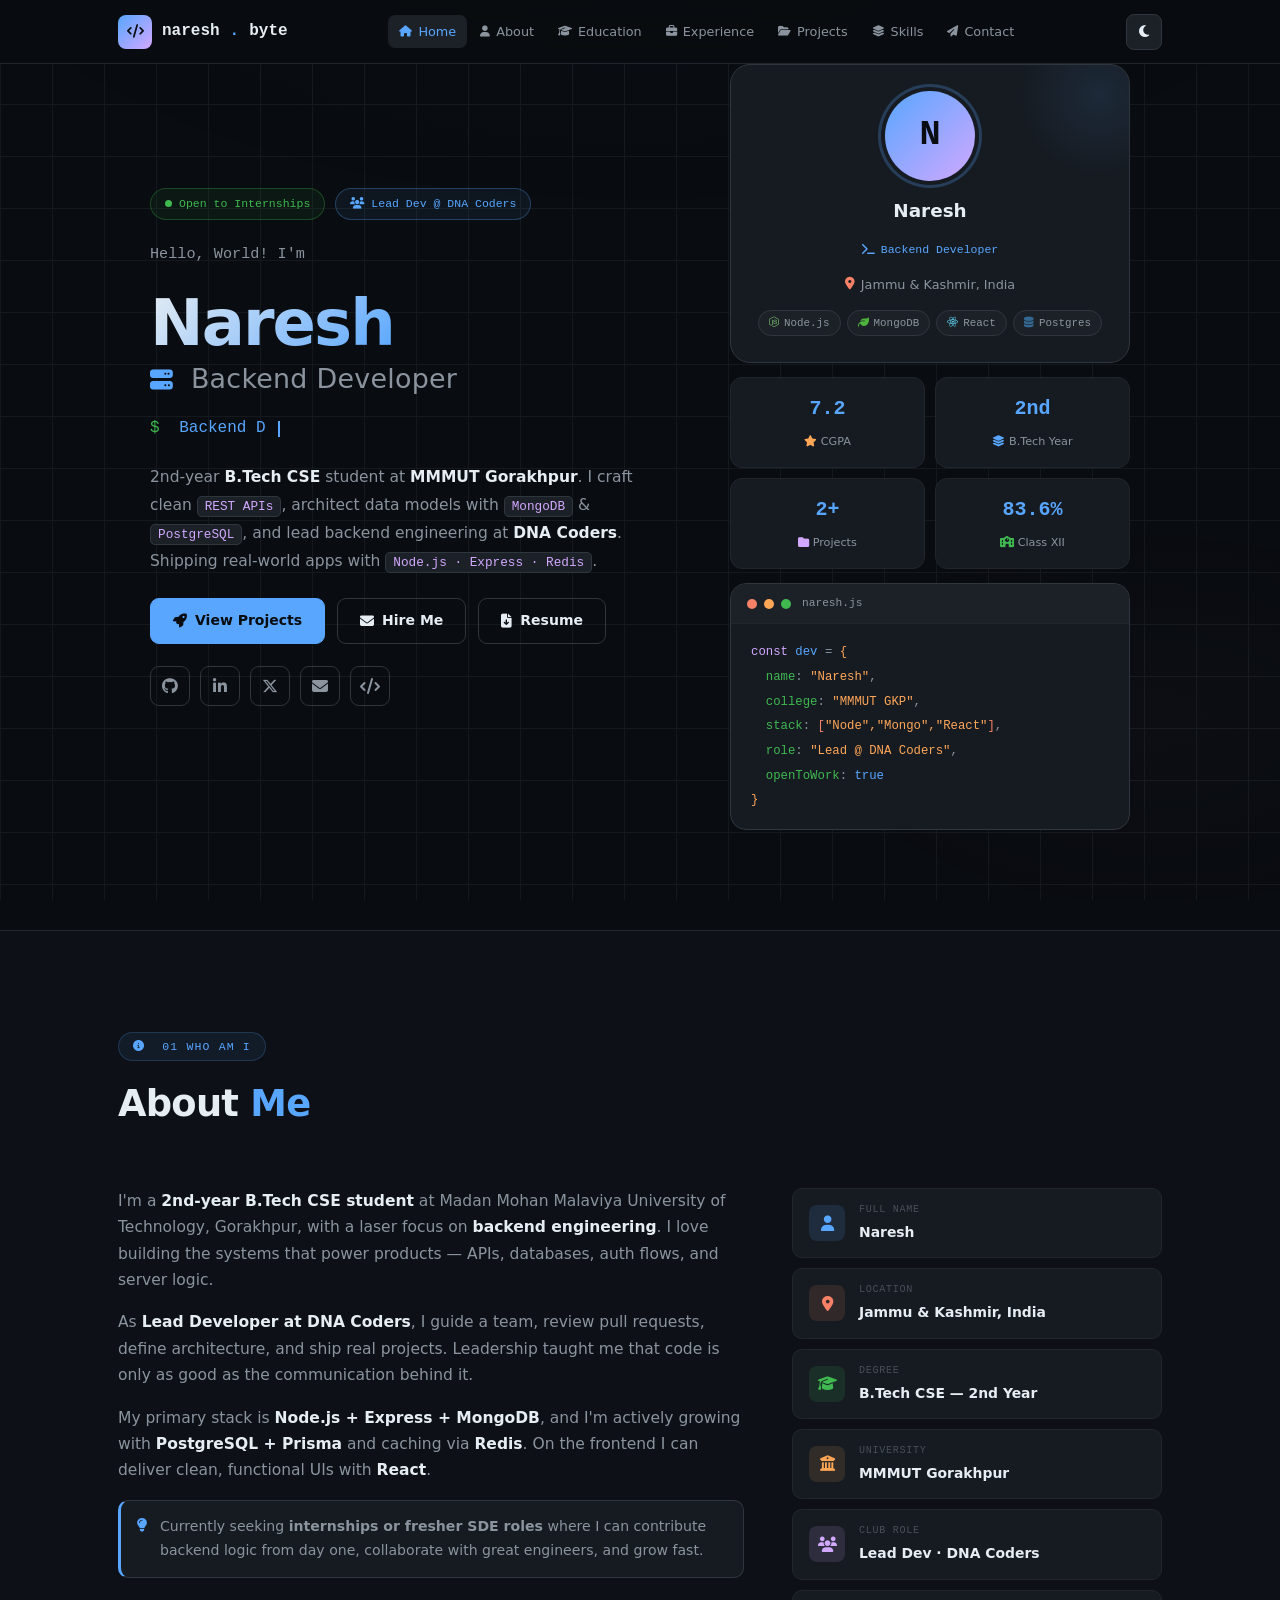
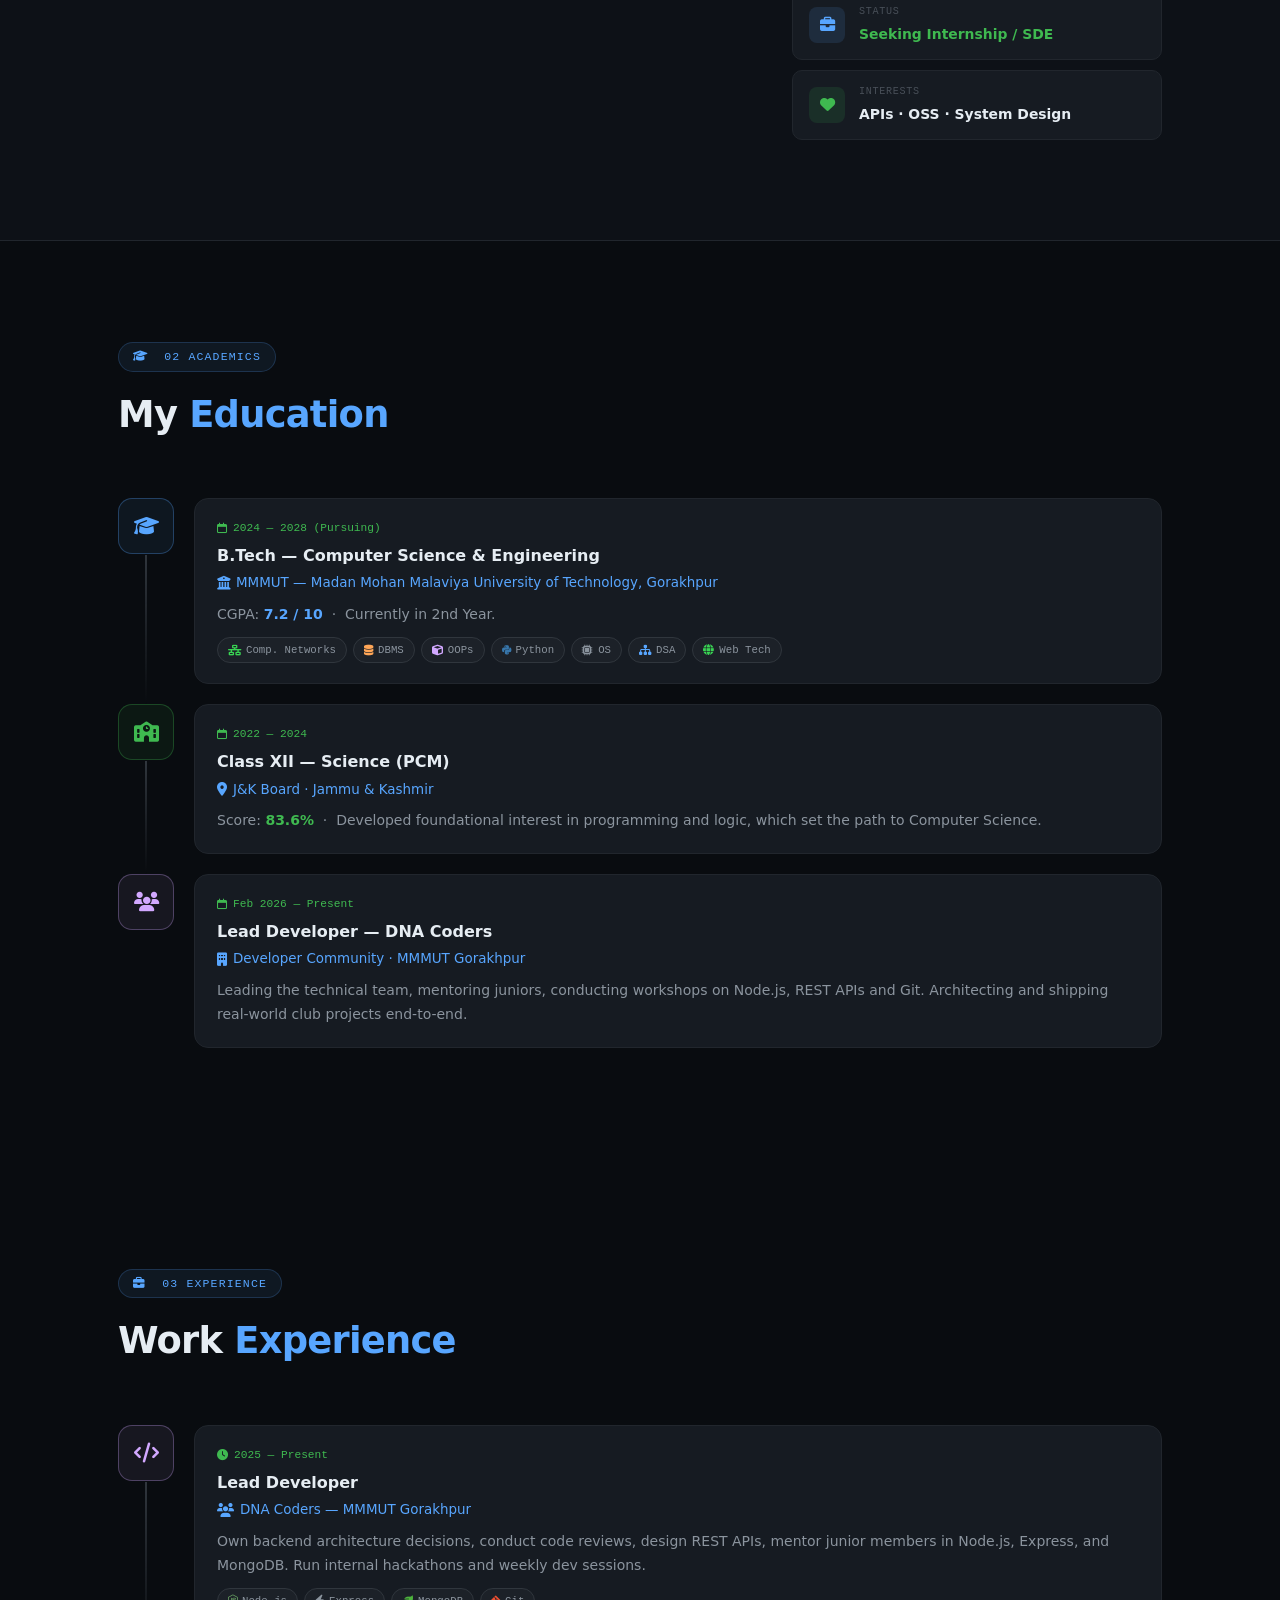
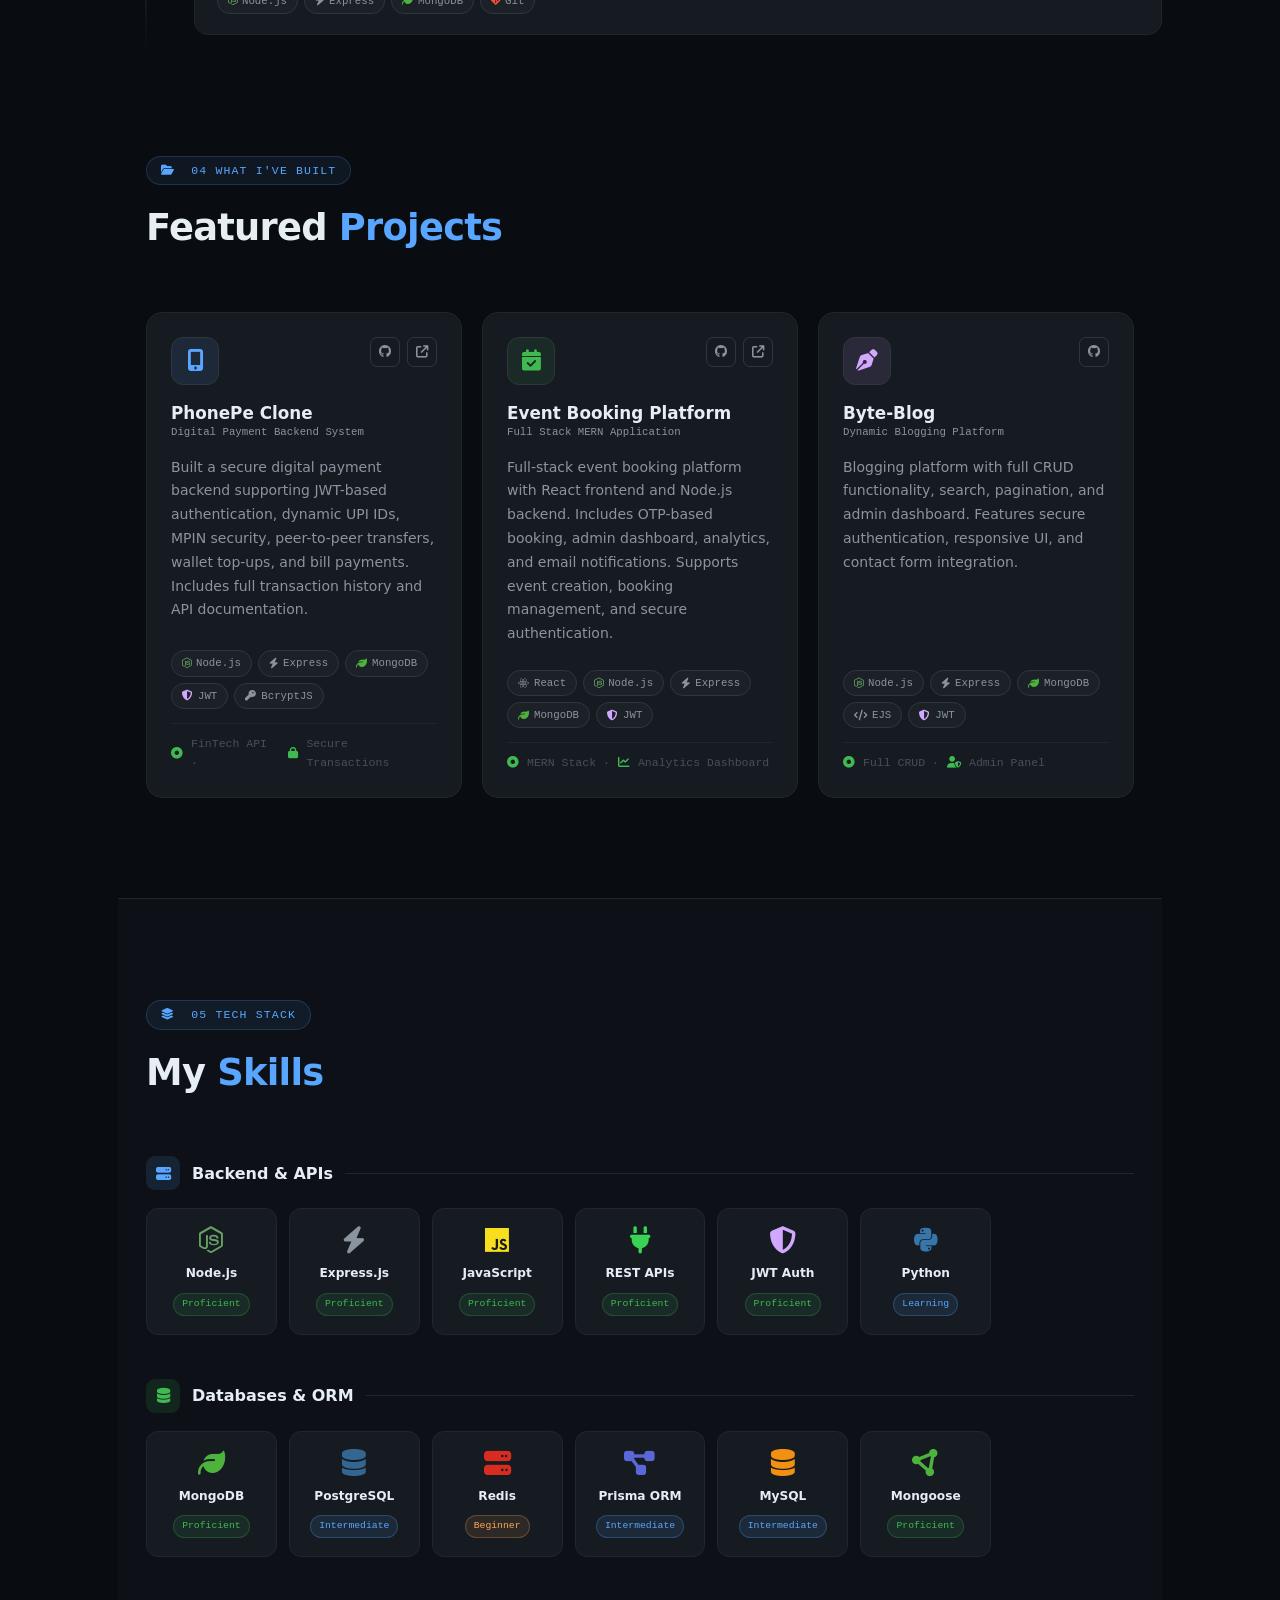
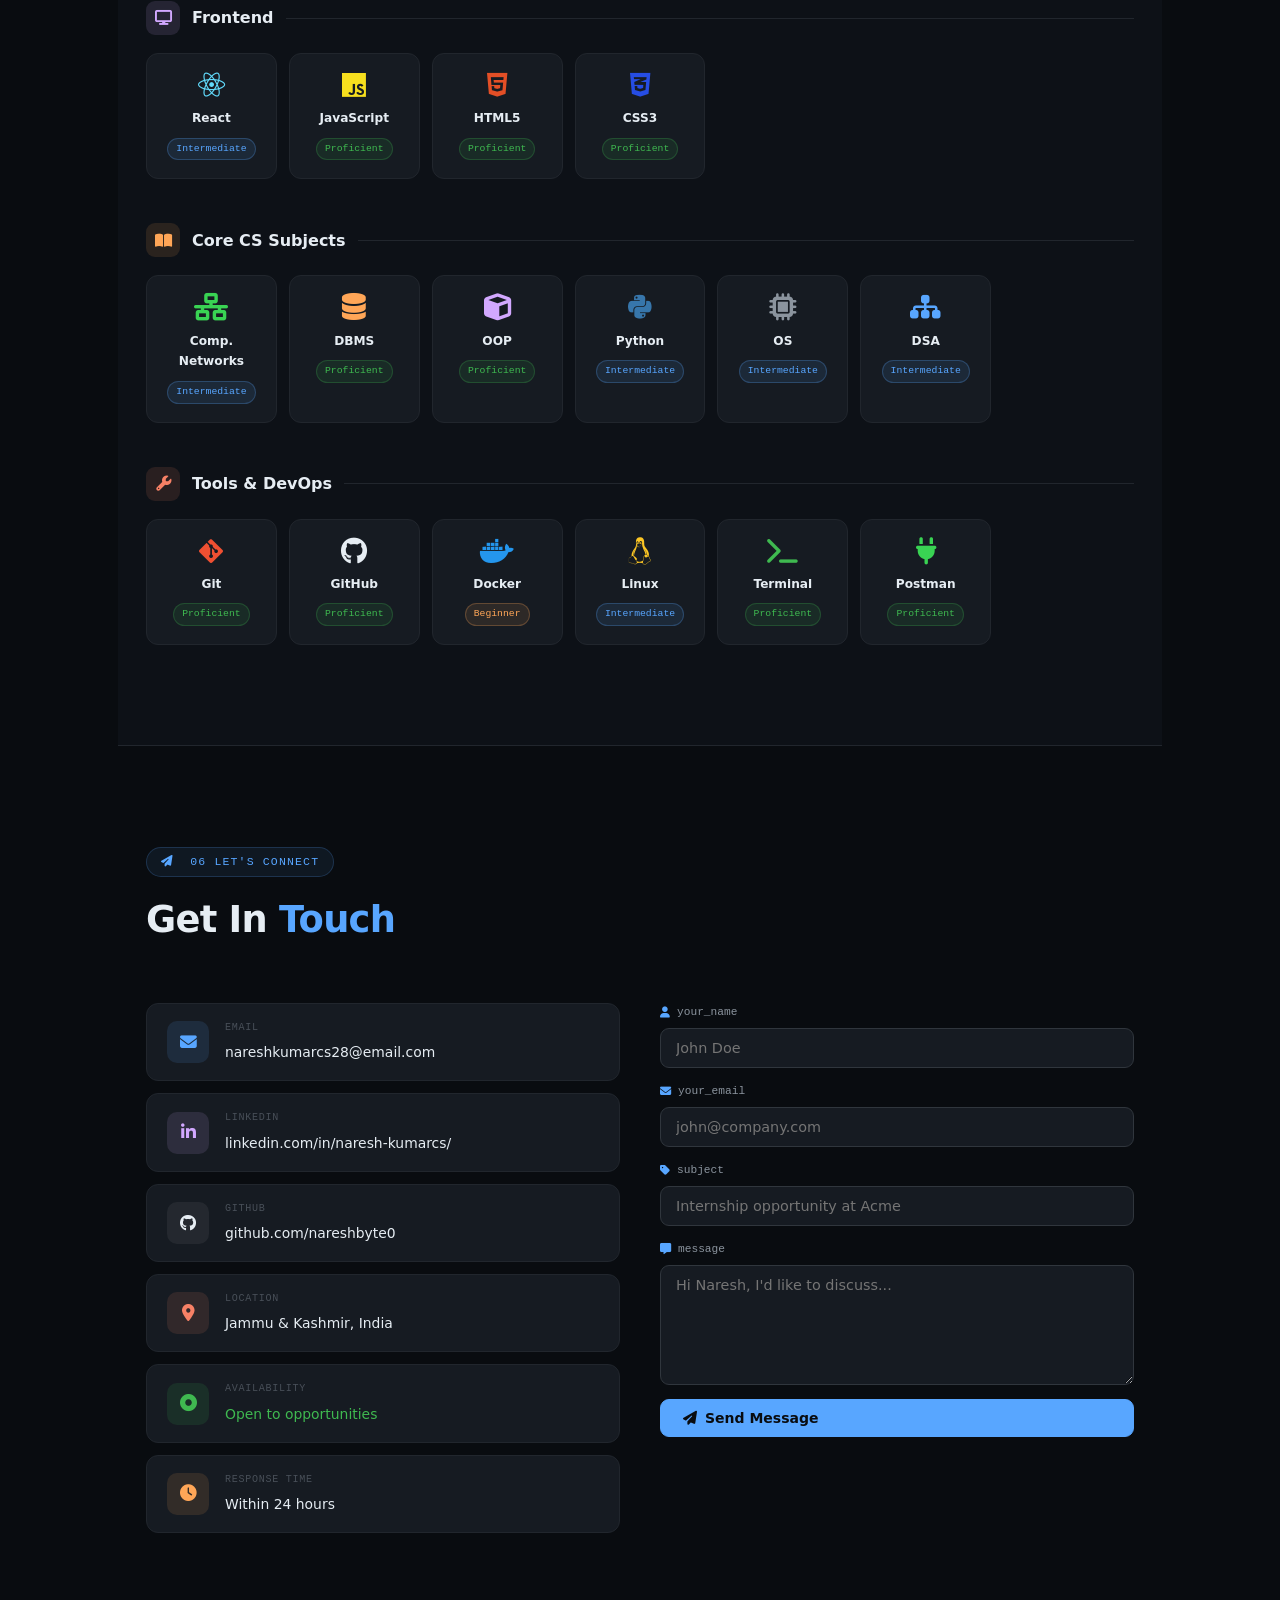
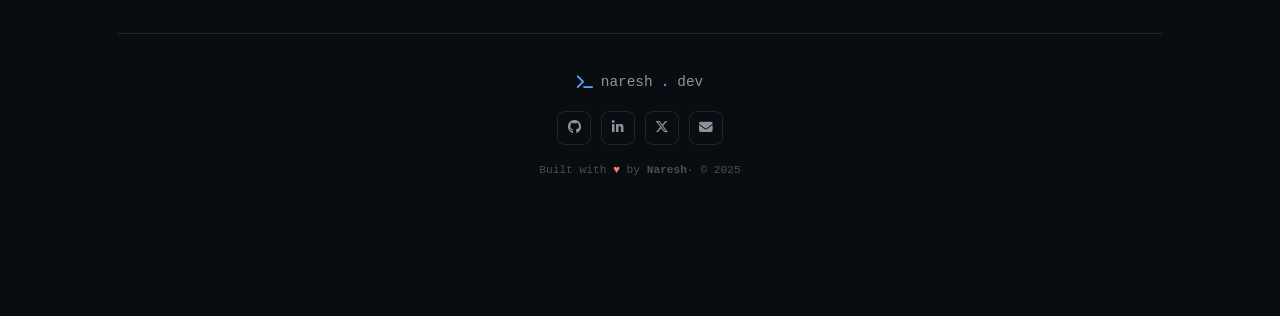
==== commit 7aee88fe: "Update educational details and project descriptions in the portfolio" ====
--- a/index.html
+++ b/index.html
@@ -67,7 +67,7 @@
         </div>
 
         <p class="hero-bio reveal d3">
-          3rd-year <strong>B.Tech CSE</strong> student at <strong>MMMUT Gorakhpur</strong>.
+          2nd-year <strong>B.Tech CSE</strong> student at <strong>MMMUT Gorakhpur</strong>.
           I craft clean <code>REST APIs</code>, architect data models with <code>MongoDB</code> &amp;
           <code>PostgreSQL</code>, and lead backend engineering at <strong>DNA Coders</strong>.
           Shipping real-world apps with <code>Node.js · Express  · Redis</code>.
@@ -105,7 +105,7 @@
 
         <div class="stat-row reveal sr d1">
           <div class="stat-box"><span class="stat-val">7.2</span><span class="stat-lbl"><i class="fa-solid fa-star" style="color:var(--orange)"></i> CGPA</span></div>
-          <div class="stat-box"><span class="stat-val">3rd</span><span class="stat-lbl"><i class="fa-solid fa-layer-group" style="color:var(--accent)"></i> B.Tech Year</span></div>
+          <div class="stat-box"><span class="stat-val">2nd</span><span class="stat-lbl"><i class="fa-solid fa-layer-group" style="color:var(--accent)"></i> B.Tech Year</span></div>
           <div class="stat-box"><span class="stat-val">2+</span><span class="stat-lbl"><i class="fa-solid fa-folder" style="color:var(--purple)"></i> Projects</span></div>
           <div class="stat-box"><span class="stat-val">83.6%</span><span class="stat-lbl"><i class="fa-solid fa-school" style="color:var(--green)"></i> Class XII</span></div>
         </div>
@@ -138,7 +138,7 @@
     <h2 class="s-title reveal">About <span>Me</span></h2>
     <div class="about-grid">
       <div class="about-text reveal sl">
-        <p>I'm a <strong>3rd-year B.Tech CSE student</strong> at Madan Mohan Malaviya University of Technology, Gorakhpur, with a laser focus on <strong>backend engineering</strong>. I love building the systems that power products — APIs, databases, auth flows, and server logic.</p>
+        <p>I'm a <strong>2nd-year B.Tech CSE student</strong> at Madan Mohan Malaviya University of Technology, Gorakhpur, with a laser focus on <strong>backend engineering</strong>. I love building the systems that power products — APIs, databases, auth flows, and server logic.</p>
         <p>As <strong>Lead Developer at DNA Coders</strong>, I guide a team, review pull requests, define architecture, and ship real projects. Leadership taught me that code is only as good as the communication behind it.</p>
         <p>My primary stack is <strong>Node.js + Express + MongoDB</strong>, and I'm actively growing with <strong>PostgreSQL + Prisma</strong> and caching via <strong>Redis</strong>. On the frontend I can deliver clean, functional UIs with <strong>React</strong>.</p>
         <div class="highlight">
@@ -233,103 +233,138 @@
         </div>
       </div>
 
-      <div class="tl-wrap reveal d1">
-        <div class="tl-spine"><div class="tl-ico" style="color:var(--accent);border-color:rgba(88,166,255,.3);background:rgba(88,166,255,.07)"><i class="fa-solid fa-pen-nib"></i></div></div>
-        <div class="tl-body">
-          <div class="tl-date"><i class="fa-solid fa-clock"></i>Academic Project · 2024</div>
-          <div class="tl-ttl">Backend Developer — ByteBlog</div>
-          <div class="tl-org"><i class="fa-solid fa-folder-open"></i>Personal Project</div>
-          <div class="tl-txt">Sole backend developer for ByteBlog, a full-featured blogging platform. Designed REST API, JWT auth, post CRUD, nested comments, category tagging, pagination, and MongoDB schema.</div>
-          <div class="chips" style="margin-top:10px">
-            <span class="chip"><i class="fa-brands fa-node-js ic-node"></i>Node.js</span>
-            <span class="chip"><i class="fa-solid fa-leaf ic-mongo"></i>MongoDB</span>
-            <span class="chip"><i class="fa-solid fa-shield-halved ic-jwt"></i>JWT</span>
-            <span class="chip"><i class="fa-solid fa-plug ic-cn"></i>REST API</span>
-          </div>
-        </div>
-      </div>
-
-      <div class="tl-wrap reveal d2">
-        <div class="tl-spine"><div class="tl-ico" style="color:var(--green);border-color:rgba(63,185,80,.3);background:rgba(63,185,80,.07)"><i class="fa-solid fa-calendar-check"></i></div></div>
-        <div class="tl-body">
-          <div class="tl-date"><i class="fa-solid fa-clock"></i>Academic Project · 2024</div>
-          <div class="tl-ttl">Backend Developer — Eventora</div>
-          <div class="tl-org"><i class="fa-solid fa-folder-open"></i>Personal Project</div>
-          <div class="tl-txt">Built the complete backend for Eventora, an event booking platform. <strong style="color:var(--text)">Admin</strong> creates/manages events; <strong style="color:var(--text)">Users</strong> browse and book. Implemented RBAC middleware, booking logic, and MongoDB collections.</div>
-          <div class="chips" style="margin-top:10px">
-            <span class="chip"><i class="fa-brands fa-node-js ic-node"></i>Node.js</span>
-            <span class="chip"><i class="fa-solid fa-leaf ic-mongo"></i>MongoDB</span>
-            <span class="chip"><i class="fa-solid fa-user-shield ic-jwt"></i>RBAC</span>
-            <span class="chip"><i class="fa-solid fa-plug ic-cn"></i>REST API</span>
-          </div>
-        </div>
-      </div>
-
-    </div>
-  </div>
-</section>
+
 
 <!-- ══ PROJECTS ══ -->
 <section id="projects" class="section">
   <div class="container">
-    <div class="s-chip reveal"><i class="fa-solid fa-folder-open"></i>&nbsp;04  What I've Built</div>
+    <div class="s-chip reveal">
+      <i class="fa-solid fa-folder-open"></i>&nbsp;04 What I've Built
+    </div>
     <h2 class="s-title reveal">Featured <span>Projects</span></h2>
+
     <div class="projects-grid">
 
+      <!-- PHONEPE CLONE -->
       <div class="proj reveal">
         <div class="proj-hd">
-          <div class="proj-ico pi-blue"><i class="fa-solid fa-pen-nib"></i></div>
+          <div class="proj-ico pi-blue">
+            <i class="fa-solid fa-mobile-screen-button"></i>
+          </div>
           <div class="proj-acts">
-            <a href="#" title="GitHub"><i class="fa-brands fa-github"></i></a>
-            <a href="#" title="Live"><i class="fa-solid fa-arrow-up-right-from-square"></i></a>
-          </div>
-        </div>
-        <div><div class="proj-name">ByteBlog</div><div class="proj-sub"> Blogging Platform Backend</div></div>
-        <div class="proj-desc">Full-featured blogging API with JWT auth, user registration &amp; login, CRUD for posts, nested comments, category tagging, and pagination. Clean, documented REST endpoints ready for any frontend.</div>
+            <a href="https://github.com/nareshbyte0" title="GitHub">
+              <i class="fa-brands fa-github"></i>
+            </a>
+            <a href="#" title="Live">
+              <i class="fa-solid fa-arrow-up-right-from-square"></i>
+            </a>
+          </div>
+        </div>
+
+        <div>
+          <div class="proj-name">PhonePe Clone</div>
+          <div class="proj-sub">Digital Payment Backend System</div>
+        </div>
+
+        <div class="proj-desc">
+          Built a secure digital payment backend supporting JWT-based authentication,
+          dynamic UPI IDs, MPIN security, peer-to-peer transfers, wallet top-ups,
+          and bill payments. Includes full transaction history and API documentation.
+        </div>
+
         <div class="chips">
           <span class="chip"><i class="fa-brands fa-node-js ic-node"></i>Node.js</span>
           <span class="chip"><i class="fa-solid fa-bolt ic-expr"></i>Express</span>
           <span class="chip"><i class="fa-solid fa-leaf ic-mongo"></i>MongoDB</span>
           <span class="chip"><i class="fa-solid fa-shield-halved ic-jwt"></i>JWT</span>
-        </div>
-        <div class="proj-footer"><i class="fa-solid fa-circle-dot"></i>REST API &nbsp;·&nbsp;<i class="fa-brands fa-github"></i>Open Source</div>
-      </div>
-
+          <span class="chip"><i class="fa-solid fa-key"></i>BcryptJS</span>
+        </div>
+
+        <div class="proj-footer">
+          <i class="fa-solid fa-circle-dot"></i>FinTech API ·
+          <i class="fa-solid fa-lock"></i>Secure Transactions
+        </div>
+      </div>
+
+
+      <!-- EVENT BOOKING FULL STACK -->
       <div class="proj reveal d1">
         <div class="proj-hd">
-          <div class="proj-ico pi-green"><i class="fa-solid fa-calendar-check"></i></div>
+          <div class="proj-ico pi-green">
+            <i class="fa-solid fa-calendar-check"></i>
+          </div>
           <div class="proj-acts">
-            <a href="https://github.com/nareshbyte0" title="GitHub"><i class="fa-brands fa-github"></i></a>
-            <a href="#" title="Live"><i class="fa-solid fa-arrow-up-right-from-square"></i></a>
-          </div>
-        </div>
-        <div><div class="proj-name">Eventora</div><div class="proj-sub"> Event Booking Platform</div></div>
-        <div class="proj-desc">Event management &amp; booking system. <strong>Admin</strong> creates/manages events; <strong>Users</strong> browse and book. Role-based middleware, booking logic, MongoDB schema for events &amp; reservations.</div>
+            <a href="https://github.com/nareshbyte0" title="GitHub">
+              <i class="fa-brands fa-github"></i>
+            </a>
+            <a href="#" title="Live">
+              <i class="fa-solid fa-arrow-up-right-from-square"></i>
+            </a>
+          </div>
+        </div>
+
+        <div>
+          <div class="proj-name">Event Booking Platform</div>
+          <div class="proj-sub">Full Stack MERN Application</div>
+        </div>
+
+        <div class="proj-desc">
+          Full-stack event booking platform with React frontend and Node.js backend.
+          Includes OTP-based booking, admin dashboard, analytics, and email notifications.
+          Supports event creation, booking management, and secure authentication.
+        </div>
+
+        <div class="chips">
+          <span class="chip"><i class="fa-brands fa-react"></i>React</span>
+          <span class="chip"><i class="fa-brands fa-node-js ic-node"></i>Node.js</span>
+          <span class="chip"><i class="fa-solid fa-bolt ic-expr"></i>Express</span>
+          <span class="chip"><i class="fa-solid fa-leaf ic-mongo"></i>MongoDB</span>
+          <span class="chip"><i class="fa-solid fa-shield-halved ic-jwt"></i>JWT</span>
+        </div>
+
+        <div class="proj-footer">
+          <i class="fa-solid fa-circle-dot"></i>MERN Stack ·
+          <i class="fa-solid fa-chart-line"></i>Analytics Dashboard
+        </div>
+      </div>
+
+
+      <!-- BYTE BLOG -->
+      <div class="proj reveal d2">
+        <div class="proj-hd">
+          <div class="proj-ico pi-purple">
+            <i class="fa-solid fa-pen-nib"></i>
+          </div>
+          <div class="proj-acts">
+            <a href="https://github.com/nareshbyte0" title="GitHub">
+              <i class="fa-brands fa-github"></i>
+            </a>
+          </div>
+        </div>
+
+        <div>
+          <div class="proj-name">Byte-Blog</div>
+          <div class="proj-sub">Dynamic Blogging Platform</div>
+        </div>
+
+        <div class="proj-desc">
+          Blogging platform with full CRUD functionality, search, pagination,
+          and admin dashboard. Features secure authentication, responsive UI,
+          and contact form integration.
+        </div>
+
         <div class="chips">
           <span class="chip"><i class="fa-brands fa-node-js ic-node"></i>Node.js</span>
           <span class="chip"><i class="fa-solid fa-bolt ic-expr"></i>Express</span>
           <span class="chip"><i class="fa-solid fa-leaf ic-mongo"></i>MongoDB</span>
-          <span class="chip"><i class="fa-solid fa-user-shield ic-jwt"></i>RBAC</span>
-        </div>
-        <div class="proj-footer"><i class="fa-solid fa-circle-dot"></i>REST API &nbsp;·&nbsp;<i class="fa-solid fa-lock"></i>Auth &amp; Roles</div>
-      </div>
-
-      <div class="proj reveal d2">
-        <div class="proj-hd">
-          <div class="proj-ico pi-purple"><i class="fa-solid fa-lock"></i></div>
-          <div class="proj-acts">
-            <a href="https://github.com/nareshbyte0" title="GitHub"><i class="fa-brands fa-github"></i></a>
-          </div>
-        </div>
-        <div><div class="proj-name">Auth Boilerplate</div><div class="proj-sub"> JWT + Refresh Token System</div></div>
-        <div class="proj-desc">Reusable authentication system with access &amp; refresh token flow, httpOnly secure cookies, bcrypt password hashing, and protected route middleware. Powers ByteBlog and Eventora.</div>
-        <div class="chips">
-          <span class="chip"><i class="fa-brands fa-node-js ic-node"></i>Node.js</span>
+          <span class="chip"><i class="fa-solid fa-code"></i>EJS</span>
           <span class="chip"><i class="fa-solid fa-shield-halved ic-jwt"></i>JWT</span>
-          <span class="chip"><i class="fa-solid fa-key" style="color:var(--orange)"></i>bcrypt</span>
-          <span class="chip"><i class="fa-solid fa-leaf ic-mongo"></i>MongoDB</span>
-        </div>
-        <div class="proj-footer"><i class="fa-solid fa-circle-dot"></i>Reusable &nbsp;·&nbsp;<i class="fa-solid fa-shield-halved"></i>Secure</div>
+        </div>
+
+        <div class="proj-footer">
+          <i class="fa-solid fa-circle-dot"></i>Full CRUD ·
+          <i class="fa-solid fa-user-shield"></i>Admin Panel
+        </div>
       </div>
 
     </div>
